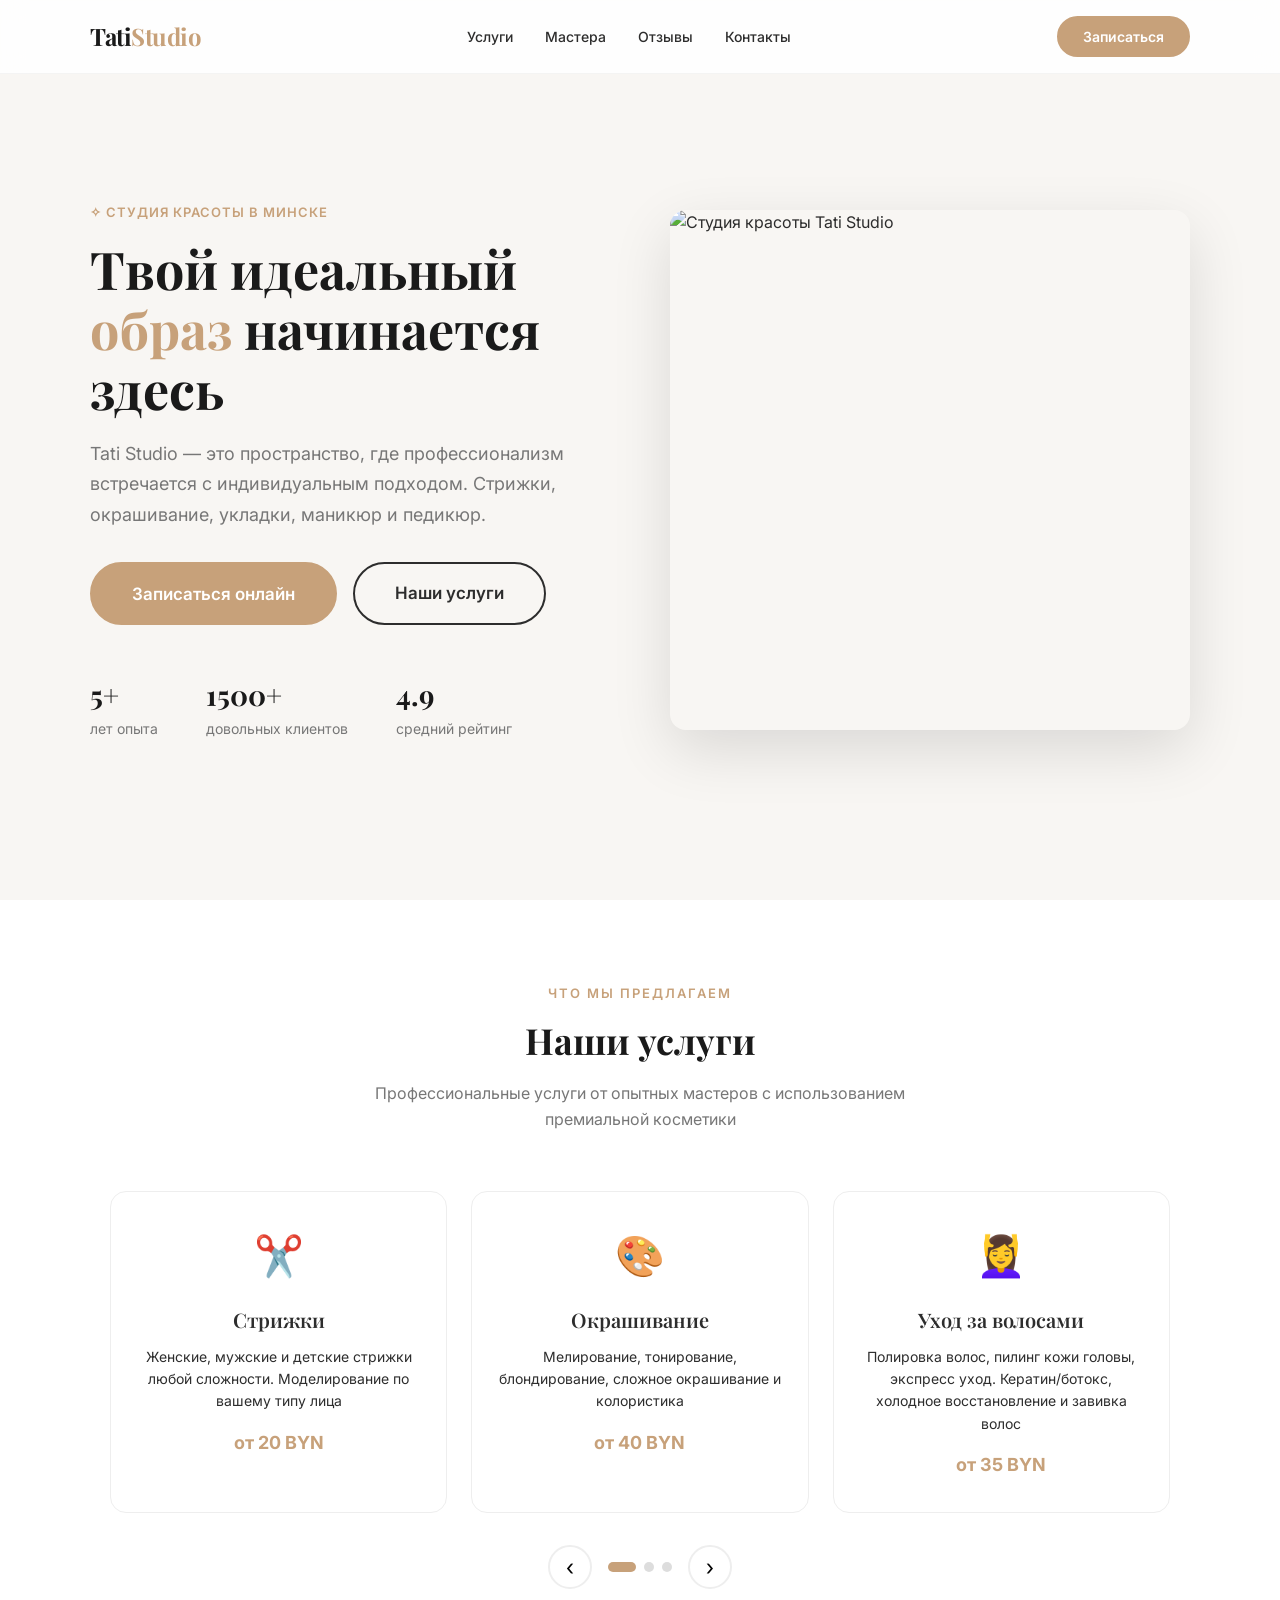
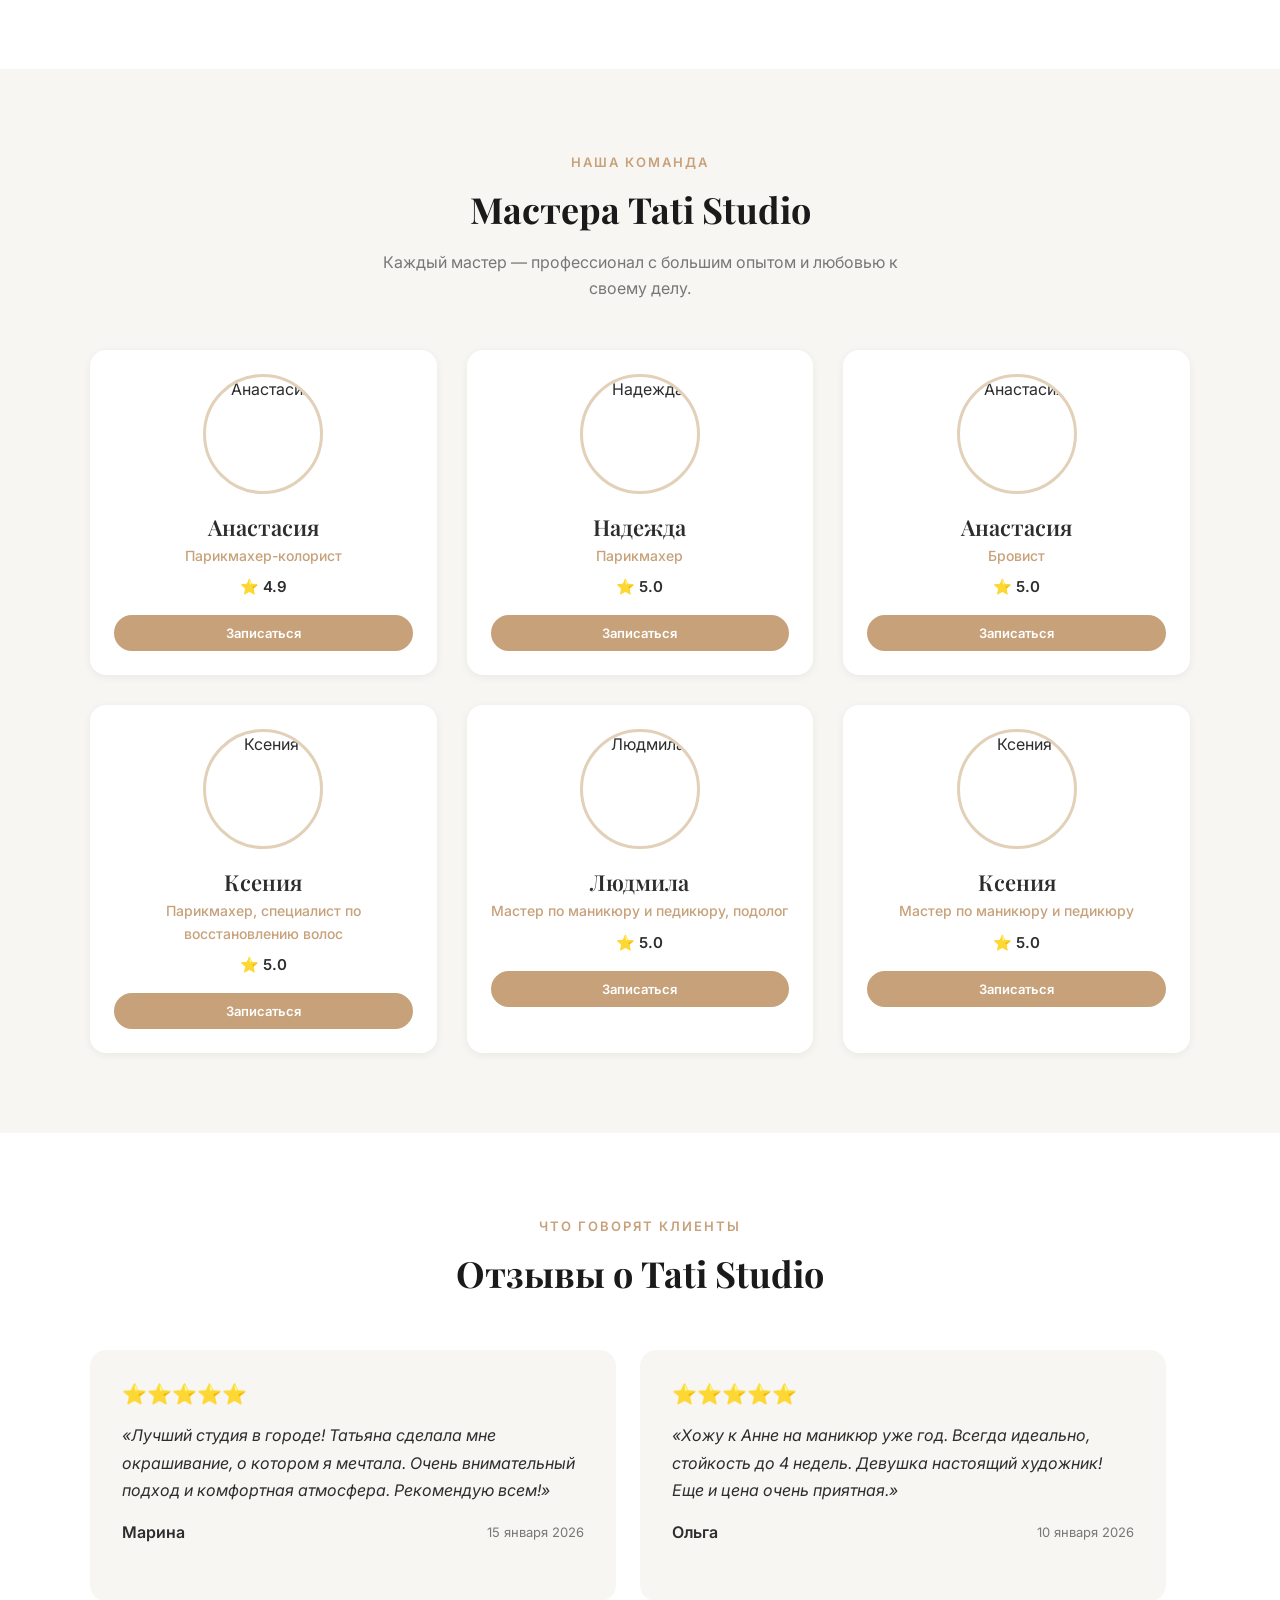
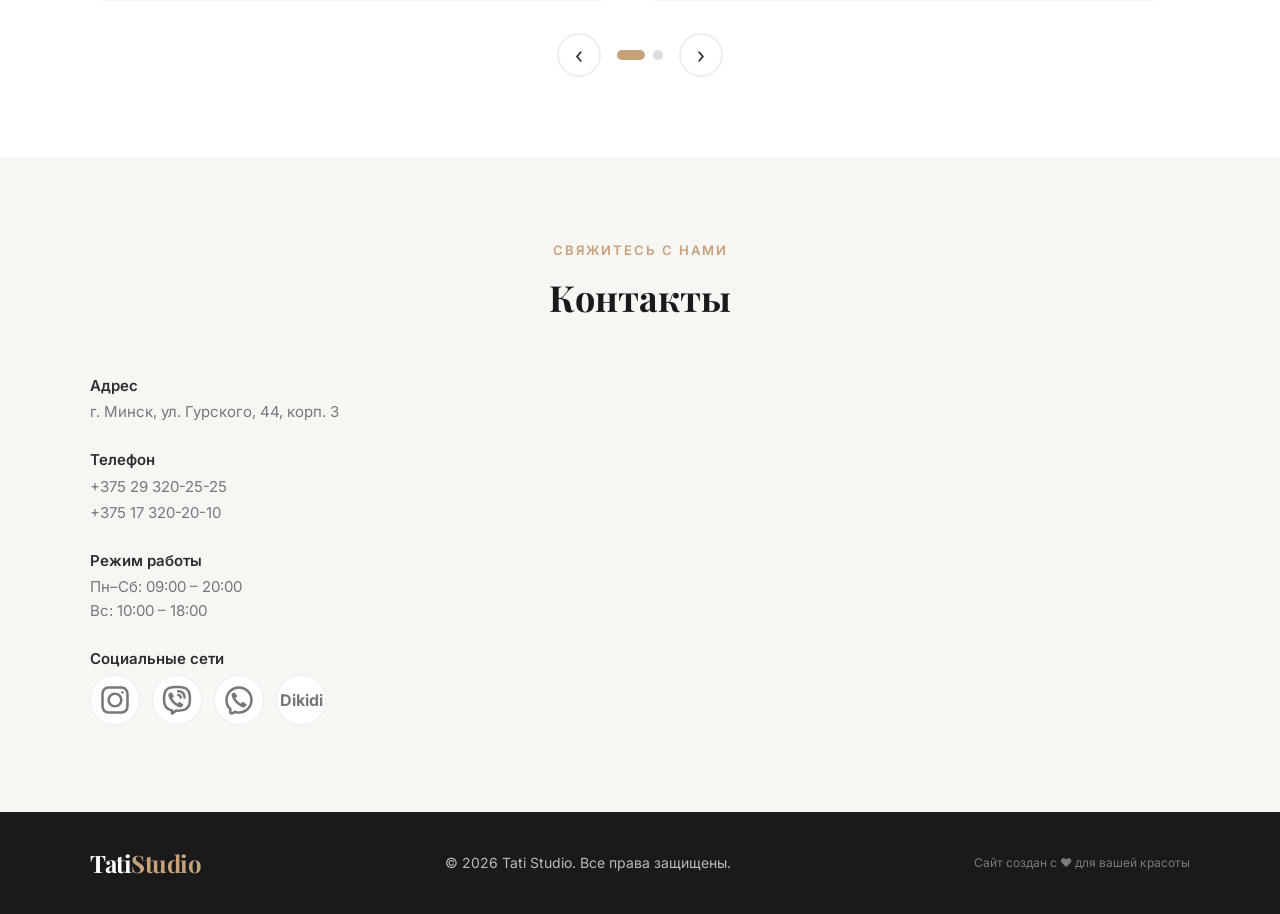
==== index.html @ 1b075d13 "modified project files" ====
<!DOCTYPE html>
<html lang="ru">

<head>
    <meta charset="UTF-8" />
    <meta name="viewport" content="width=device-width, initial-scale=1.0" />
    <title>Tati Studio — Студия красоты в Минске</title>
    <meta name="description" content="Студия красоты Tati Studio в Минске. Стрижки, окрашивание, укладки, маникюр и педикюр. Запись онлайн через Dikidi." />

    <link rel="stylesheet" href="css/style.css" />
    <link rel="stylesheet" href="css/services.css" />
    <link rel="stylesheet" href="css/reviews.css" />

    <link rel="preconnect" href="https://fonts.googleapis.com" />
    <link rel="preconnect" href="https://fonts.gstatic.com" crossorigin />
    <link href="https://fonts.googleapis.com/css2?family=Inter:opsz@14..32&family=Playfair+Display:wght@400;600;700&display=swap" rel="stylesheet" />

    <link rel="icon" type="image/png" href="images/tati.png" />
</head>

<body>

    <!-- ===== ХЕДЕР / НАВИГАЦИЯ ===== -->
    <header class="header" id="header">
        <div class="container header__container">
            <a href="#" class="logo">Tati<span>Studio</span></a>

            <nav class="nav" id="nav">
                <ul class="nav__list">
                    <li><a href="#services" class="nav__link">Услуги</a></li>
                    <li><a href="#masters" class="nav__link">Мастера</a></li>
                    <li><a href="#reviews" class="nav__link">Отзывы</a></li>
                    <li><a href="#contacts" class="nav__link">Контакты</a></li>
                </ul>
            </nav>

            <button class="btn btn--primary header__btn" id="bookingBtn">Записаться</button>

            <!-- Кнопка бургер-меню -->
            <button class="burger" id="burger" aria-label="Открыть меню">
                <span class="burger__line"></span>
                <span class="burger__line"></span>
                <span class="burger__line"></span>
            </button>
        </div>
    </header>

    <!-- ===== ГЛАВНЫЙ ЭКРАН ===== -->
    <section class="hero" id="hero">
        <div class="container hero__container">
            <div class="hero__content">
                <span class="hero__badge">✧ Студия красоты в Минске</span>
                <h1 class="hero__title">
                    Твой идеальный <br />
                    <span class="hero__title--highlight">образ</span> начинается здесь
                </h1>
                <p class="hero__text">
                    Tati Studio — это пространство, где профессионализм встречается с индивидуальным подходом. Стрижки,
                    окрашивание, укладки, маникюр и педикюр.
                </p>
                <div class="hero__actions">
                    <button class="btn btn--primary btn--large" id="heroBookingBtn">Записаться онлайн</button>
                    <a href="#services" class="btn btn--outline btn--large">Наши услуги</a>
                </div>
                <div class="hero__stats">
                    <div class="stat">
                        <span class="stat__number">5+</span>
                        <span class="stat__label">лет опыта</span>
                    </div>
                    <div class="stat">
                        <span class="stat__number">1500+</span>
                        <span class="stat__label">довольных клиентов</span>
                    </div>
                    <div class="stat">
                        <span class="stat__number">4.9</span>
                        <span class="stat__label">средний рейтинг</span>
                    </div>
                </div>
            </div>
            <div class="hero__image">
                <img src="https://f1.dikidi.ru/c12/v11729/7mft9qitjq.jpg" alt="Студия красоты Tati Studio" />
            </div>
        </div>
    </section>

    <!-- ===== УСЛУГИ ===== -->
    <section class="services" id="services">
        <div class="container">
            <div class="section-header">
                <span class="section-header__subtitle">Что мы предлагаем</span>
                <h2 class="section-header__title">Наши услуги</h2>
                <p class="section-header__text">Профессиональные услуги от опытных мастеров с использованием премиальной
                    косметики</p>
            </div>

            <div class="services_slider" id="servicesSlider">
                <div class="services_track" id="servicesTrack">
                    <div class="service-card">
                        <div class="service-card__icon">✂️</div>
                        <h3 class="service-card__title">Стрижки</h3>
                        <p class="service-card__text">Женские, мужские и детские стрижки любой сложности. Моделирование
                            по
                            вашему типу лица</p>
                        <span class="service-card__price">от 20 BYN</span>
                    </div>

                    <div class="service-card">
                        <div class="service-card__icon">🎨</div>
                        <h3 class="service-card__title">Окрашивание</h3>
                        <p class="service-card__text">Мелирование, тонирование, блондирование, сложное окрашивание и
                            колористика</p>
                        <span class="service-card__price">от 40 BYN</span>
                    </div>

                    <div class="service-card">
                        <div class="service-card__icon">💆‍♀️</div>
                        <h3 class="service-card__title">Уход за волосами</h3>
                        <p class="service-card__text">Полировка волос, пилинг кожи головы, экспресс уход.
                            Кератин/ботокс, холодное восстановление и завивка волос</p>
                        <span class="service-card__price">от 35 BYN</span>
                    </div>

                    <div class="service-card">
                        <div class="service-card__icon">💆‍♀️</div>
                        <h3 class="service-card__title">Укладки</h3>
                        <p class="service-card__text">Вечерние, свадебные и повседневные укладки. Выпрямление и укладка
                            волос «локоны»</p>
                        <span class="service-card__price">от 25 BYN</span>
                    </div>

                    <div class="service-card">
                        <div class="service-card__icon">💅</div>
                        <h3 class="service-card__title">Маникюр</h3>
                        <p class="service-card__text">Классический, аппаратный, комбинированный маникюр. Дизайн ногтей
                            любой
                            сложности</p>
                        <span class="service-card__price">от 10 BYN</span>
                    </div>

                    <div class="service-card">
                        <div class="service-card__icon">🦶</div>
                        <h3 class="service-card__title">Педикюр</h3>
                        <p class="service-card__text">Подологический и эстетический педикюр. Уход за кожей стоп и
                            ногтями.</p>
                        <span class="service-card__price">от 40 BYN</span>
                    </div>

                    <div class="service-card service-card--highlight">
                        <div class="service-card__icon">✨</div>
                        <h3 class="service-card__title">Комплексный уход</h3>
                        <p class="service-card__text">Комплекс, маникюр+педикюр (мастер), эстетика</p>
                        <span class="service-card__price">от 130 BYN</span>
                        <span class="service-card__badge">Популярное</span>
                    </div>
                </div>

                <div class="services_controls">
                    <button class="services_arrow services_arrow-prev" id="prevService">‹</button>
                    <div class="services_dots" id="servicesDots"></div>
                    <button class="services_arrow services_arrow-next" id="nextService">›</button>
                </div>
            </div>
        </div>
    </section>

    <!-- ===== МАСТЕРА ===== -->
    <section class="masters" id="masters">
        <div class="container">
            <div class="section-header">
                <span class="section-header__subtitle">Наша команда</span>
                <h2 class="section-header__title">Мастера Tati Studio</h2>
                <p class="section-header__text">Каждый мастер — профессионал с большим опытом и любовью к своему делу.
                </p>
            </div>

            <div class="masters__grid">

                <div class="master-card" data-master-id="1" data-master-name="Анастасия">
                    <div class="master-card__image">
                        <img src="https://f1.dikidi.net/c10/v9703/243172o4m7.jpg" alt="Анастасия" loading="lazy" />
                    </div>
                    <h3 class="master-card__name">Анастасия</h3>
                    <span class="master-card__role">Парикмахер-колорист</span>
                    <!-- Вместо текста — список услуг -->
                    <!-- <ul class="master-card__services">
                        <li class="master-card__service" data-service="Окрашивание">🎨 Окрашивание</li>
                        <li class="master-card__service" data-service="Мелирование">✨ Мелирование</li>
                        <li class="master-card__service" data-service="Тонирование">💫 Тонирование</li>
                        <li class="master-card__service" data-service="Сложное окрашивание">🌈 Сложное окрашивание</li>
                        <li class="master-card__service" data-service="Колористика">🎭 Колористика</li>
                    </ul> -->
                    <div class="master-card__rating">⭐ 4.9</div>
                    <button class="btn btn--primary btn--small master-card__btn">Записаться</button>
                </div>

                <div class="master-card" data-master-id="6" data-master-name="Надежда">
                    <div class="master-card__image">
                        <img src="https://f1.dikidi.net/c12/v11546/7lohhfuglu.jpg" alt="Надежда" loading="lazy" />
                    </div>
                    <h3 class="master-card__name">Надежда</h3>
                    <span class="master-card__role">Парикмахер</span>
                    <!-- <ul class="master-card__services">
                        <li class="master-card__service" data-service="Маникюр классический">💅 Маникюр классический</li>
                        <li class="master-card__service" data-service="Аппаратный маникюр">🔧 Аппаратный маникюр</li>
                        <li class="master-card__service" data-service="Наращивание ногтей">📏 Наращивание ногтей</li>
                        <li class="master-card__service" data-service="Дизайн ногтей">🎨 Дизайн ногтей</li>
                        <li class="master-card__service" data-service="Укрепление ногтей">💪 Укрепление ногтей</li>
                    </ul> -->
                    <div class="master-card__rating">⭐ 5.0</div>
                    <button class="btn btn--primary btn--small master-card__btn">Записаться</button>
                </div>

                <div class="master-card" data-master-id="2" data-master-name="Анастасия">
                    <div class="master-card__image">
                        <img src="https://f1.dikidi.net/c11/v10850/1r380etrhd.jpg" alt="Анастасия" loading="lazy" />
                    </div>
                    <h3 class="master-card__name">Анастасия</h3>
                    <span class="master-card__role">Бровист</span>
                    <!-- <ul class="master-card__services">
                        <li class="master-card__service" data-service="Женская стрижка">✂️ Женская стрижка</li>
                        <li class="master-card__service" data-service="Мужская стрижка">🧔 Мужская стрижка</li>
                        <li class="master-card__service" data-service="Детская стрижка">👶 Детская стрижка</li>
                        <li class="master-card__service" data-service="Укладка">💇‍♀️ Укладка</li>
                        <li class="master-card__service" data-service="Прически">👑 Прически</li>
                    </ul> -->
                    <div class="master-card__rating">⭐ 5.0</div>
                    <button class="btn btn--primary btn--small master-card__btn">Записаться</button>
                </div>

                <div class="master-card" data-master-id="4" data-master-name="Ксения">
                    <div class="master-card__image">
                        <img src="https://f1.dikidi.net/c17/v16709/5mhhi8tth8.jpg" alt="Ксения" loading="lazy" />
                    </div>
                    <h3 class="master-card__name">Ксения</h3>
                    <span class="master-card__role">Парикмахер, специалист по восстановлению волос</span>
                    <!-- <ul class="master-card__services">
                        <li class="master-card__service" data-service="Маникюр классический">💅 Маникюр классический</li>
                        <li class="master-card__service" data-service="Аппаратный маникюр">🔧 Аппаратный маникюр</li>
                        <li class="master-card__service" data-service="Наращивание ногтей">📏 Наращивание ногтей</li>
                        <li class="master-card__service" data-service="Дизайн ногтей">🎨 Дизайн ногтей</li>
                        <li class="master-card__service" data-service="Укрепление ногтей">💪 Укрепление ногтей</li>
                    </ul> -->
                    <div class="master-card__rating">⭐ 5.0</div>
                    <button class="btn btn--primary btn--small master-card__btn">Записаться</button>
                </div>

                <div class="master-card" data-master-id="5" data-master-name="Людмила">
                    <div class="master-card__image">
                        <img src="https://dikidi.ru/assets/images/profile/master.png" alt="Людмила" loading="lazy" />
                    </div>
                    <h3 class="master-card__name">Людмила</h3>
                    <span class="master-card__role">Мастер по маникюру и педикюру, подолог</span>
                    <!-- <ul class="master-card__services">
                        <li class="master-card__service" data-service="Маникюр классический">💅 Маникюр классический</li>
                        <li class="master-card__service" data-service="Аппаратный маникюр">🔧 Аппаратный маникюр</li>
                        <li class="master-card__service" data-service="Наращивание ногтей">📏 Наращивание ногтей</li>
                        <li class="master-card__service" data-service="Дизайн ногтей">🎨 Дизайн ногтей</li>
                        <li class="master-card__service" data-service="Укрепление ногтей">💪 Укрепление ногтей</li>
                    </ul> -->
                    <div class="master-card__rating">⭐ 5.0</div>
                    <button class="btn btn--primary btn--small master-card__btn">Записаться</button>
                </div>

                <div class="master-card" data-master-id="3" data-master-name="Ксения">
                    <div class="master-card__image">
                        <img src="https://f2.dikidi.net/c24/v23013/2oeosthlc4.jpg" alt="Ксения" loading="lazy" />
                    </div>
                    <h3 class="master-card__name">Ксения</h3>
                    <span class="master-card__role">Мастер по маникюру и педикюру</span>
                    <!-- <ul class="master-card__services">
                        <li class="master-card__service" data-service="Маникюр классический">💅 Маникюр классический</li>
                        <li class="master-card__service" data-service="Аппаратный маникюр">🔧 Аппаратный маникюр</li>
                        <li class="master-card__service" data-service="Наращивание ногтей">📏 Наращивание ногтей</li>
                        <li class="master-card__service" data-service="Дизайн ногтей">🎨 Дизайн ногтей</li>
                        <li class="master-card__service" data-service="Укрепление ногтей">💪 Укрепление ногтей</li>
                    </ul> -->
                    <div class="master-card__rating">⭐ 5.0</div>
                    <button class="btn btn--primary btn--small master-card__btn">Записаться</button>
                </div>

            </div>
        </div>
    </section>

    <!-- ===== ОТЗЫВЫ ===== -->
    <section class="reviews" id="reviews">
        <div class="container">
            <div class="section-header">
                <span class="section-header__subtitle">Что говорят клиенты</span>
                <h2 class="section-header__title">Отзывы о Tati Studio</h2>
            </div>

            <div class="reviews__slider" id="reviewsSlider">
                <div class="reviews__track" id="reviewsTrack">
                    <div class="review-card">
                        <div class="review-card__stars">⭐⭐⭐⭐⭐</div>
                        <p class="review-card__text">«Лучший студия в городе! Татьяна сделала мне окрашивание, о котором
                            я мечтала. Очень внимательный подход и комфортная атмосфера. Рекомендую всем!»</p>
                        <div class="review-card__author">
                            <span class="review-card__name">Марина</span>
                            <span class="review-card__date">15 января 2026</span>
                        </div>
                    </div>

                    <div class="review-card">
                        <div class="review-card__stars">⭐⭐⭐⭐⭐</div>
                        <p class="review-card__text">«Хожу к Анне на маникюр уже год. Всегда идеально, стойкость до 4
                            недель. Девушка настоящий художник! Еще и цена очень приятная.»</p>
                        <div class="review-card__author">
                            <span class="review-card__name">Ольга</span>
                            <span class="review-card__date">10 января 2026</span>
                        </div>
                    </div>

                    <div class="review-card">
                        <div class="review-card__stars">⭐⭐⭐⭐⭐</div>
                        <p class="review-card__text">«Перепробовала много студияов, но теперь только Tati Studio.
                            Екатерина подобрала идеальную стрижку, которая мне действительно идет. Спасибо за
                            преображение!»</p>
                        <div class="review-card__author">
                            <span class="review-card__name">Александра</span>
                            <span class="review-card__date">5 января 2026</span>
                        </div>
                    </div>

                    <div class="review-card">
                        <div class="review-card__stars">⭐⭐⭐⭐⭐</div>
                        <p class="review-card__text">«Очень красиво, стильно, уютно. Видно, что команда действительно
                            любит свою работу. Обязательно приду снова!»</p>
                        <div class="review-card__author">
                            <span class="review-card__name">Дмитрий</span>
                            <span class="review-card__date">28 декабря 2025</span>
                        </div>
                    </div>
                </div>

                <div class="reviews__controls">
                    <button class="reviews__arrow reviews__arrow--prev" id="prevReview">‹</button>
                    <div class="reviews__dots" id="reviewsDots"></div>
                    <button class="reviews__arrow reviews__arrow--next" id="nextReview">›</button>
                </div>
            </div>
        </div>
    </section>

    <!-- ===== КОНТАКТЫ ===== -->
    <section class="contacts" id="contacts">
        <div class="container">
            <div class="section-header">
                <span class="section-header__subtitle">Свяжитесь с нами</span>
                <h2 class="section-header__title">Контакты</h2>
            </div>

            <div class="contacts__grid">
                <div class="contacts__info">
                    <div class="contact-item">
                        <div>
                            <h4>Адрес</h4>
                            <p>г. Минск, ул. Гурского, 44, корп. 3</p>
                        </div>
                    </div>

                    <div class="contact-item">
                        <div>
                            <h4>Телефон</h4>
                            <a href="tel:+375291234567">+375 29 320-25-25</a><br />
                            <a href="tel:+375173202010">+375 17 320-20-10</a>
                        </div>
                    </div>

                    <div class="contact-item">
                        <div>
                            <h4>Режим работы</h4>
                            <p>Пн–Сб: 09:00 – 20:00<br />Вс: 10:00 – 18:00</p>
                        </div>
                    </div>

                    <div class="contact-item">
                        <div>
                            <h4>Социальные сети</h4>
                            <div class="social-links">
                                <a href="https://www.instagram.com/tati_studio_minsk/" aria-label="Instagram"
                                    target="_blank" rel="noopener noreferrer">
                                    <svg width="30px" height="30px" viewBox="0 0 24 24" fill="currentColor">
                                        <path fill-rule="evenodd" clip-rule="evenodd"
                                            d="M12 18C15.3137 18 18 15.3137 18 12C18 8.68629 15.3137 6 12 6C8.68629 6 6 8.68629 6 12C6 15.3137 8.68629 18 12 18ZM12 16C14.2091 16 16 14.2091 16 12C16 9.79086 14.2091 8 12 8C9.79086 8 8 9.79086 8 12C8 14.2091 9.79086 16 12 16Z" />
                                        <path
                                            d="M18 5C17.4477 5 17 5.44772 17 6C17 6.55228 17.4477 7 18 7C18.5523 7 19 6.55228 19 6C19 5.44772 18.5523 5 18 5Z" />
                                        <path fill-rule="evenodd" clip-rule="evenodd"
                                            d="M1.65396 4.27606C1 5.55953 1 7.23969 1 10.6V13.4C1 16.7603 1 18.4405 1.65396 19.7239C2.2292 20.8529 3.14708 21.7708 4.27606 22.346C5.55953 23 7.23969 23 10.6 23H13.4C16.7603 23 18.4405 23 19.7239 22.346C20.8529 21.7708 21.7708 20.8529 22.346 19.7239C23 18.4405 23 16.7603 23 13.4V10.6C23 7.23969 23 5.55953 22.346 4.27606C21.7708 3.14708 20.8529 2.2292 19.7239 1.65396C18.4405 1 16.7603 1 13.4 1H10.6C7.23969 1 5.55953 1 4.27606 1.65396C3.14708 2.2292 2.2292 3.14708 1.65396 4.27606ZM13.4 3H10.6C8.88684 3 7.72225 3.00156 6.82208 3.0751C5.94524 3.14674 5.49684 3.27659 5.18404 3.43597C4.43139 3.81947 3.81947 4.43139 3.43597 5.18404C3.27659 5.49684 3.14674 5.94524 3.0751 6.82208C3.00156 7.72225 3 8.88684 3 10.6V13.4C3 15.1132 3.00156 16.2777 3.0751 17.1779C3.14674 18.0548 3.27659 18.5032 3.43597 18.816C3.81947 19.5686 4.43139 20.1805 5.18404 20.564C5.49684 20.7234 5.94524 20.8533 6.82208 20.9249C7.72225 20.9984 8.88684 21 10.6 21H13.4C15.1132 21 16.2777 20.9984 17.1779 20.9249C18.0548 20.8533 18.5032 20.7234 18.816 20.564C19.5686 20.1805 20.1805 19.5686 20.564 18.816C20.7234 18.5032 20.8533 18.0548 20.9249 17.1779C20.9984 16.2777 21 15.1132 21 13.4V10.6C21 8.88684 20.9984 7.72225 20.9249 6.82208C20.8533 5.94524 20.7234 5.49684 20.564 5.18404C20.1805 4.43139 19.5686 3.81947 18.816 3.43597C18.5032 3.27659 18.0548 3.14674 17.1779 3.0751C16.2777 3.00156 15.1132 3 13.4 3Z" />
                                    </svg>
                                </a>
                                <a href="https://viber.click/375293202525" aria-label="Viber" target="_blank"
                                    rel="noopener noreferrer">
                                    <svg width="30px" height="30px" viewBox="0 0 24 24" fill="currentColor">
                                        <path
                                            d="M13 4C12.4477 4 12 4.44772 12 5C12 5.55228 12.4477 6 13 6C14.2728 6 15.2557 6.41989 15.9179 7.08211C16.5801 7.74433 17 8.72725 17 10C17 10.5523 17.4477 11 18 11C18.5523 11 19 10.5523 19 10C19 8.27275 18.4199 6.75567 17.3321 5.66789C16.2443 4.58011 14.7272 4 13 4Z" />
                                        <path
                                            d="M5.014 8.00613C5.12827 7.1024 6.30277 5.87414 7.23488 6.01043L7.23339 6.00894C8.01251 6.15699 8.65217 7.32965 9.07373 8.10246C9.14298 8.22942 9.20635 8.34559 9.26349 8.44465C9.55041 8.95402 9.3641 9.4701 9.09655 9.68787C9.06561 9.7128 9.03317 9.73855 8.9998 9.76504C8.64376 10.0477 8.18114 10.4149 8.28943 10.7834C8.5 11.5 11 14 12.2296 14.7107C12.6061 14.9283 12.8988 14.5057 13.1495 14.1438C13.2087 14.0583 13.2656 13.9762 13.3207 13.9067C13.5301 13.6271 14.0466 13.46 14.5548 13.736C15.3138 14.178 16.0288 14.6917 16.69 15.27C17.0202 15.546 17.0977 15.9539 16.8689 16.385C16.4659 17.1443 15.3003 18.1456 14.4542 17.9421C12.9764 17.5868 7 15.27 5.08033 8.55801C4.97981 8.26236 4.99645 8.13792 5.01088 8.02991L5.014 8.00613Z" />
                                        <path
                                            d="M13 7C12.4477 7 12 7.44772 12 8C12 8.55228 12.4477 9 13 9C13.1748 9 13.4332 9.09745 13.6679 9.33211C13.9025 9.56676 14 9.82523 14 10C14 10.5523 14.4477 11 15 11C15.5523 11 16 10.5523 16 10C16 9.17477 15.5975 8.43324 15.0821 7.91789C14.5668 7.40255 13.8252 7 13 7Z" />
                                        <path fill-rule="evenodd" clip-rule="evenodd"
                                            d="M7.51742 23.8312C7.54587 23.8469 7.57508 23.8612 7.60492 23.874C8.14762 24.1074 8.81755 23.5863 10.1574 22.5442L11.5 21.5C14.1884 21.589 16.514 21.2362 18.312 20.6071C20.3227 19.9035 21.9036 18.3226 22.6072 16.3119C23.5768 13.541 23.5768 8.45883 22.6072 5.68794C21.9036 3.67722 20.3227 2.0963 18.312 1.39271C15.1103 0.272407 8.82999 0.293306 5.68806 1.39271C3.67733 2.0963 2.09642 3.67722 1.39283 5.68794C0.423255 8.45883 0.423255 13.541 1.39283 16.3119C2.09642 18.3226 3.67733 19.9035 5.68806 20.6071C6.08252 20.7451 6.52371 20.8965 7 21C7 22.6974 7 23.5461 7.51742 23.8312ZM9 20.9107V19.7909C9 19.5557 8.836 19.3524 8.60597 19.3032C7.84407 19.1403 7.08676 18.9776 6.34862 18.7193C4.91238 18.2168 3.78316 17.0875 3.2806 15.6513C2.89871 14.5599 2.66565 12.8453 2.66565 10.9999C2.66565 9.15453 2.89871 7.43987 3.2806 6.3485C3.78316 4.91227 4.91238 3.78304 6.34862 3.28048C7.61625 2.83692 9.71713 2.56282 11.9798 2.56032C14.2422 2.55782 16.3561 2.82723 17.6514 3.28048C19.0876 3.78304 20.2169 4.91227 20.7194 6.3485C21.1013 7.43987 21.3344 9.15453 21.3344 10.9999C21.3344 12.8453 21.1013 14.5599 20.7194 15.6513C20.2169 17.0875 19.0876 18.2168 17.6514 18.7193C15.5197 19.4652 13.259 19.549 11.0239 19.4828C10.9071 19.4794 10.7926 19.5165 10.7004 19.5882L9 20.9107Z" />
                                    </svg>
                                </a>
                                <a href="https://wa.me/375293202525" aria-label="Whatsapp" target="_blank"
                                    rel="noopener noreferrer">
                                    <svg width="30px" height="30px" viewBox="0 0 24 24" fill="currentColor">
                                        <path
                                            d="M6.014 8.00613C6.12827 7.1024 7.30277 5.87414 8.23488 6.01043L8.23339 6.00894C9.14051 6.18132 9.85859 7.74261 10.2635 8.44465C10.5504 8.95402 10.3641 9.4701 10.0965 9.68787C9.7355 9.97883 9.17099 10.3803 9.28943 10.7834C9.5 11.5 12 14 13.2296 14.7107C13.695 14.9797 14.0325 14.2702 14.3207 13.9067C14.5301 13.6271 15.0466 13.46 15.5548 13.736C16.3138 14.178 17.0288 14.6917 17.69 15.27C18.0202 15.546 18.0977 15.9539 17.8689 16.385C17.4659 17.1443 16.3003 18.1456 15.4542 17.9421C13.9764 17.5868 8 15.27 6.08033 8.55801C5.97237 8.24048 5.99955 8.12044 6.014 8.00613Z" />
                                        <path fill-rule="evenodd" clip-rule="evenodd"
                                            d="M12 23C10.7764 23 10.0994 22.8687 9 22.5L6.89443 23.5528C5.56462 24.2177 4 23.2507 4 21.7639V19.5C1.84655 17.492 1 15.1767 1 12C1 5.92487 5.92487 1 12 1C18.0751 1 23 5.92487 23 12C23 18.0751 18.0751 23 12 23ZM6 18.6303L5.36395 18.0372C3.69087 16.4772 3 14.7331 3 12C3 7.02944 7.02944 3 12 3C16.9706 3 21 7.02944 21 12C21 16.9706 16.9706 21 12 21C11.0143 21 10.552 20.911 9.63595 20.6038L8.84847 20.3397L6 21.7639V18.6303Z" />
                                    </svg>
                                </a>
                                <a href="https://dikidi.net/ru/profile/tati_studio_532213" class="dikidi-link"
                                    aria-label="Dikidi" target="_blank" rel="noopener noreferrer">
                                    Dikidi
                                </a>
                            </div>
                        </div>
                    </div>
                </div>

                <div class="contacts__map">
                    <iframe src="https://yandex.by/map-widget/v1/-/CTgs5Fzf?z=15" width="100%" height="350"
                        style="border:0; border-radius: 16px;" allowfullscreen="" loading="lazy"
                        title="Tati Studio на Яндекс.Картах">
                    </iframe>
                </div>
            </div>
        </div>
    </section>

    <footer class="footer">
        <div class="container footer__container">
            <a href="#" class="logo footer__logo">Tati<span>Studio</span></a>
            <p class="footer__text">© 2026 Tati Studio. Все права защищены.</p>
            <p class="footer__text footer__text--small">Сайт создан с ❤️ для вашей красоты</p>
        </div>
    </footer>

    <!-- ===== МОДАЛЬНОЕ ОКНО 1: ОБЩАЯ ЗАПИСЬ ===== -->
    <div class="modal" id="bookingModal" aria-hidden="true">
        <div class="modal__overlay" data-modal="bookingModal"></div>
        <div class="modal__content">
            <button class="modal__close" data-modal="bookingModal" aria-label="Закрыть">✕</button>
            <div id="dikidiWidget">
                <p style="text-align: center; color: #777; padding: 40px 0;">
                    🚧 Здесь будет виджет Dikidi для общей записи<br />
                </p>
            </div>
        </div>
    </div>

    <!-- ===== МОДАЛЬНОЕ ОКНО 2: ЗАПИСЬ К МАСТЕРУ ===== -->
    <div class="modal" id="bookingMasterModal" aria-hidden="true">
        <div class="modal__overlay" data-modal="bookingMasterModal"></div>
        <div class="modal__content">
            <button class="modal__close" data-modal="bookingMasterModal" aria-label="Закрыть">✕</button>
            <div id="dikidiMasterWidget">
                <p style="text-align: center; color: #777; padding: 40px 0;">
                    🚧 Здесь будет виджет Dikidi для записи к мастеру<br />
                </p>
            </div>
        </div>
    </div>

    <script src="js/main.js"></script>
    <script src="js/services-slider.js"></script>
    <script src="js/reviews-slider.js"></script>
</body>

</html>
---- css/style.css ----
/* ---------- Базовые сбросы и переменные ---------- */
:root {
    --color-primary: #c7a17a;
    --color-primary-dark: #a88663;
    --color-primary-light: #e2d1b8;
    --color-black: #1a1a1a;
    --color-dark: #2d2d2d;
    --color-gray: #777;
    --color-light-gray: #f8f6f3;
    --color-white: #ffffff;

    --font-heading: 'Playfair Display', serif;
    --font-body: 'Inter', sans-serif;

    --shadow-sm: 0 2px 8px rgba(0, 0, 0, 0.06);
    --shadow-md: 0 8px 30px rgba(0, 0, 0, 0.10);
    --shadow-lg: 0 20px 60px rgba(0, 0, 0, 0.12);

    --radius: 16px;
    --radius-sm: 8px;
    --transition: 0.3s cubic-bezier(0.4, 0, 0.2, 1);

    --container: 1140px;
    --gutter: 20px;
}

* {
    margin: 0;
    padding: 0;
    box-sizing: border-box;
}

html {
    scroll-behavior: smooth;
}

body {
    font-family: var(--font-body);
    color: var(--color-dark);
    background: var(--color-white);
    line-height: 1.6;
    overflow-x: hidden;
}

img {
    max-width: 100%;
    height: auto;
    display: block;
}

a {
    text-decoration: none;
    color: inherit;
}

button {
    cursor: pointer;
    font-family: inherit;
    border: none;
    background: none;
}

ul {
    list-style: none;
}

/* ---------- Container ---------- */
.container {
    max-width: var(--container);
    margin: 0 auto;
    padding: 0 var(--gutter);
}

/* ---------- Кнопки ---------- */
.btn {
    display: inline-flex;
    align-items: center;
    justify-content: center;
    gap: 8px;
    padding: 12px 28px;
    border-radius: 50px;
    font-weight: 600;
    font-size: 15px;
    transition: var(--transition);
    border: 2px solid transparent;
    text-align: center;
}

.btn--primary {
    background: var(--color-primary);
    color: var(--color-white);
    border-color: var(--color-primary);
}

.btn--primary:hover {
    background: var(--color-primary-dark);
    border-color: var(--color-primary-dark);
    transform: translateY(-2px);
    box-shadow: var(--shadow-md);
}

.btn--outline {
    background: transparent;
    color: var(--color-dark);
    border-color: var(--color-dark);
}

.btn--outline:hover {
    background: var(--color-dark);
    color: var(--color-white);
    transform: translateY(-2px);
}

.btn--large {
    padding: 16px 40px;
    font-size: 17px;
}

.btn--small {
    padding: 8px 20px;
    font-size: 13px;
}

/* ---------- Секционные заголовки ---------- */
.section-header {
    text-align: center;
    margin-bottom: 48px;
}

.section-header__subtitle {
    display: inline-block;
    font-size: 13px;
    font-weight: 600;
    color: var(--color-primary);
    text-transform: uppercase;
    letter-spacing: 2px;
    margin-bottom: 8px;
}

.section-header__title {
    font-family: var(--font-heading);
    font-size: 36px;
    font-weight: 700;
    color: var(--color-black);
    margin-bottom: 12px;
}

.section-header__text {
    max-width: 540px;
    margin: 0 auto;
    color: var(--color-gray);
    font-size: 16px;
}

/* ---------- ХЕДЕР ---------- */
.header {
    position: fixed;
    top: 0;
    left: 0;
    right: 0;
    z-index: 1000;
    padding: 16px 0;
    background: rgba(255, 255, 255, 0.85);
    backdrop-filter: blur(12px);
    -webkit-backdrop-filter: blur(12px);
    border-bottom: 1px solid rgba(0, 0, 0, 0.04);
    transition: var(--transition);
}

.header__container {
    display: flex;
    align-items: center;
    justify-content: space-between;
}

.logo {
    font-family: var(--font-heading);
    font-size: 24px;
    font-weight: 700;
    color: var(--color-black);
    letter-spacing: -0.5px;
}

.logo span {
    color: var(--color-primary);
}

.nav__list {
    display: flex;
    align-items: center;
    gap: 32px;
}

.nav__link {
    font-size: 14px;
    font-weight: 500;
    color: var(--color-dark);
    transition: var(--transition);
    position: relative;
}

.nav__link::after {
    content: '';
    position: absolute;
    bottom: -4px;
    left: 0;
    width: 0;
    height: 2px;
    background: var(--color-primary);
    transition: var(--transition);
}

.nav__link:hover::after {
    width: 100%;
}

.nav__link:hover {
    color: var(--color-primary);
}

.header__btn {
    font-size: 14px;
    padding: 10px 24px;
}

/* ---------- Бургер-меню ---------- */
.burger {
    display: none;
    flex-direction: column;
    gap: 5px;
    padding: 4px;
}

.burger__line {
    width: 26px;
    height: 2px;
    background: var(--color-dark);
    transition: var(--transition);
    border-radius: 2px;
}

.burger.active .burger__line:nth-child(1) {
    transform: rotate(45deg) translate(5px, 5px);
}

.burger.active .burger__line:nth-child(2) {
    opacity: 0;
}

.burger.active .burger__line:nth-child(3) {
    transform: rotate(-45deg) translate(5px, -5px);
}

/* ---------- HERO ---------- */
.hero {
    padding: 120px 0 80px;
    background: var(--color-light-gray);
    min-height: 100vh;
    display: flex;
    align-items: center;
}

.hero__container {
    display: grid;
    grid-template-columns: 1fr 1fr;
    gap: 60px;
    align-items: center;
}

.hero__badge {
    display: inline-block;
    font-size: 13px;
    font-weight: 600;
    color: var(--color-primary);
    letter-spacing: 1px;
    text-transform: uppercase;
    margin-bottom: 16px;
}

.hero__title {
    font-family: var(--font-heading);
    font-size: 52px;
    font-weight: 700;
    line-height: 1.15;
    color: var(--color-black);
    margin-bottom: 20px;
}

.hero__title--highlight {
    color: var(--color-primary);
}

.hero__text {
    font-size: 18px;
    color: var(--color-gray);
    max-width: 480px;
    margin-bottom: 32px;
    line-height: 1.7;
}

.hero__actions {
    display: flex;
    gap: 16px;
    flex-wrap: wrap;
    margin-bottom: 48px;
}

.hero__stats {
    display: flex;
    gap: 48px;
}

.stat {
    display: flex;
    flex-direction: column;
}

.stat__number {
    font-family: var(--font-heading);
    font-size: 28px;
    font-weight: 700;
    color: var(--color-black);
}

.stat__label {
    font-size: 14px;
    color: var(--color-gray);
}

.hero__image {
    position: relative;
    border-radius: var(--radius);
    overflow: hidden;
    box-shadow: var(--shadow-lg);
}

.hero__image img {
    width: 100%;
    height: 520px;
    object-fit: cover;
    transition: var(--transition);
}

.hero__image:hover img {
    transform: scale(1.02);
}

/* ---------- МАСТЕРА ---------- */
.masters {
    padding: 80px 0;
    background: var(--color-light-gray);
}

.masters__grid {
    display: grid;
    grid-template-columns: repeat(3, 1fr);
    gap: 30px;
}

.master-card {
    background: var(--color-white);
    border-radius: var(--radius);
    padding: 24px;
    text-align: center;
    transition: var(--transition);
    box-shadow: var(--shadow-sm);
}

.master-card:hover {
    transform: translateY(-4px);
    box-shadow: var(--shadow-md);
}

.master-card__image {
    width: 120px;
    height: 120px;
    border-radius: 50%;
    overflow: hidden;
    margin: 0 auto 16px;
    border: 3px solid var(--color-primary-light);
}

.master-card__image img {
    width: 100%;
    height: 100%;
    object-fit: cover;
}

.master-card__name {
    font-family: var(--font-heading);
    font-size: 22px;
    font-weight: 600;
}

.master-card__role {
    display: block;
    font-size: 14px;
    color: var(--color-primary);
    font-weight: 500;
    margin-bottom: 8px;
}

.master-card__text {
    font-size: 14px;
    color: var(--color-gray);
    margin-bottom: 12px;
    line-height: 1.5;
}

.master-card__rating {
    font-size: 15px;
    font-weight: 600;
    margin-bottom: 16px;
}

.master-card__btn {
    width: 100%;
}

/* ---------- КОНТАКТЫ ---------- */
.contacts {
    padding: 80px 0;
    background: var(--color-light-gray);
}

.contacts__grid {
    display: grid;
    grid-template-columns: 1fr 1fr;
    gap: 48px;
}

.contacts__info {
    display: flex;
    flex-direction: column;
    gap: 24px;
}

.contact-item {
    display: flex;
    gap: 16px;
    align-items: flex-start;
}

.contact-item__icon {
    font-size: 24px;
    flex-shrink: 0;
    margin-top: 2px;
}

.contact-item h4 {
    font-weight: 600;
    font-size: 15px;
    margin-bottom: 2px;
}

.contact-item p,
.contact-item a {
    color: var(--color-gray);
    font-size: 15px;
}

.contact-item a:hover {
    color: var(--color-primary);
}

.social-links {
    display: flex;
    gap: 12px;
    margin-top: 4px;
}

.social-links a {
    display: flex;
    align-items: center;
    justify-content: center;
    width: 50px;
    height: 50px;
    border-radius: 50%;
    background: var(--color-white);
    font-size: 16px;
    font-weight: bold;
    transition: var(--transition);
    border: 1px solid #eee;
}

.social-links a:hover {
    background: var(--color-primary);
    color: var(--color-white);
    border-color: var(--color-primary);
    transform: translateY(-2px);
}

/* ---------- ПОДВАЛ ---------- */
.footer {
    padding: 32px 0;
    background: var(--color-black);
    color: rgba(255, 255, 255, 0.7);
}

.footer__container {
    display: flex;
    justify-content: space-between;
    align-items: center;
    flex-wrap: wrap;
    gap: 16px;
}

.footer__logo {
    color: var(--color-white);
}

.footer__text {
    font-size: 14px;
}

.footer__text--small {
    font-size: 12px;
    opacity: 0.6;
}

/* ---------- МОДАЛЬНОЕ ОКНО ---------- */
.modal {
    position: fixed;
    top: 0;
    left: 0;
    right: 0;
    bottom: 0;
    z-index: 2000;
    display: flex;
    align-items: center;
    justify-content: center;
    opacity: 0;
    visibility: hidden;
    transition: var(--transition);
}

.modal.active {
    opacity: 1;
    visibility: visible;
}

.modal__overlay {
    position: absolute;
    top: 0;
    left: 0;
    right: 0;
    bottom: 0;
    background: rgba(0, 0, 0, 0.5);
    backdrop-filter: blur(4px);
}

.modal__content {
    position: relative;
    background: var(--color-white);
    border-radius: var(--radius);
    padding: 40px;
    max-width: 500px;
    width: 90%;
    max-height: 90vh;
    overflow-y: auto;
    transform: scale(0.95) translateY(20px);
    transition: var(--transition);
    box-shadow: var(--shadow-lg);
}

.modal.active .modal__content {
    transform: scale(1) translateY(0);
}

.modal__close {
    position: absolute;
    top: 12px;
    right: 16px;
    font-size: 24px;
    color: var(--color-gray);
    transition: var(--transition);
    padding: 4px;
}

.modal__close:hover {
    color: var(--color-dark);
    transform: rotate(90deg);
}

/* ---------- АДАПТИВНОСТЬ ---------- */
@media (max-width: 1024px) {
    .hero__title {
        font-size: 40px;
    }

    .services__grid {
        grid-template-columns: repeat(2, 1fr);
    }

    .masters__grid {
        grid-template-columns: repeat(2, 1fr);
    }
}

@media (max-width: 900px) {
    .hero__container {
        grid-template-columns: 1fr;
        text-align: center;
    }

    .hero__text {
        margin-left: auto;
        margin-right: auto;
    }

    .hero__actions {
        justify-content: center;
    }

    .hero__stats {
        justify-content: center;
    }

    .hero__image img {
        height: 320px;
    }

    .contacts__grid {
        grid-template-columns: 1fr;
    }

    .review-card {
        flex: 0 0 calc(100% - 12px);
    }
}

@media (max-width: 768px) {
    .nav {
        position: fixed;
        top: 0;
        right: -100%;
        width: 280px;
        height: 100vh;
        background: var(--color-white);
        padding: 80px 30px 30px;
        box-shadow: var(--shadow-lg);
        transition: var(--transition);
        border-left: 1px solid #eee;
        overflow-y: auto;
    }

    .nav.open {
        right: 0;
    }

    .nav__list {
        flex-direction: column;
        align-items: flex-start;
        gap: 20px;
    }

    .nav__link {
        font-size: 18px;
    }

    .burger {
        display: flex;
    }

    .header__btn {
        display: none;
    }

    .hero {
        padding: 100px 0 60px;
        min-height: auto;
    }

    .hero__title {
        font-size: 32px;
    }

    .masters__grid {
        grid-template-columns: 1fr;
        max-width: 360px;
        margin: 0 auto;
    }

    .section-header__title {
        font-size: 28px;
    }

    .footer__container {
        flex-direction: column;
        text-align: center;
    }
}

@media (max-width: 500px) {

    .hero__actions {
        flex-direction: column;
        align-items: center;
    }

    .hero__stats {
        flex-direction: column;
        gap: 12px;
        align-items: center;
    }

    .modal__content {
        padding: 24px;
    }
}
---- css/services.css ----
/* ---------- УСЛУГИ ---------- */
.services {
    padding: 80px 0;
}

/* Слайдер */
.services_slider {
    position: relative;
    overflow: hidden;
    padding: 10px 20px 0;
}

.services_track {
    display: flex;
    gap: 24px;
    transition: transform 0.5s ease;
}

/* Карточки услуг — стилизация сохранена полностью */
.service-card {
    padding: 32px 24px;
    background: var(--color-white);
    border-radius: var(--radius);
    border: 1px solid #eee;
    transition: var(--transition);
    text-align: center;
    position: relative;

    /* ширина для слайдера */
    flex: 0 0 calc(33.333% - 16px);
}

.service-card:hover {
    transform: translateY(-6px);
    box-shadow: var(--shadow-md);
    border-color: var(--color-primary-light);
}

.service-card__icon {
    font-size: 40px;
    margin-bottom: 16px;
}

.service-card__title {
    font-family: var(--font-heading);
    font-size: 20px;
    font-weight: 600;
    margin-bottom: 10px;
}

.service-card__text {
    color: var(--color-dark);
    font-size: 14px;
    line-height: 1.6;
    margin-bottom: 16px;
}

.service-card__price {
    display: inline-block;
    font-weight: 700;
    font-size: 18px;
    color: var(--color-primary);
}

.service-card-highlight {
    background: var(--color-light-gray);
    border-color: var(--color-primary);
}

.service-card__badge {
    position: absolute;
    top: -10px;
    right: 16px;
    background: var(--color-primary);
    color: var(--color-white);
    font-size: 11px;
    font-weight: 600;
    text-transform: uppercase;
    padding: 4px 14px;
    border-radius: 50px;
    letter-spacing: 0.5px;
}

/* Контролы */
.services_controls {
    display: flex;
    justify-content: center;
    align-items: center;
    gap: 16px;
    margin-top: 32px;
}

.services_arrow {
    width: 44px;
    height: 44px;
    border-radius: 50%;
    border: 2px solid #eee;
    font-size: 22px;
    display: flex;
    align-items: center;
    justify-content: center;
    transition: 0.3s;
}

.services_dots {
    display: flex;
    gap: 8px;
}

.services_dot {
    width: 10px;
    height: 10px;
    background: #ddd;
    border-radius: 50%;
    cursor: pointer;
    transition: 0.3s;
}

.services_dot-active {
    background: var(--color-primary);
    width: 28px;
    border-radius: 5px;
}

/* Адаптивность */
@media (max-width: 1024px) {
    .service-card {
        flex: 0 0 calc(50% - 12px);
    }
}

@media (max-width: 600px) {
    .service-card {
        flex: 0 0 100%;
    }
}
---- css/reviews.css ----
.reviews {
    padding: 80px 0;
}

.reviews__slider {
    position: relative;
    overflow: hidden;
}

.reviews__track {
    display: flex;
    transition: transform 0.5s ease;
    gap: 24px;
}

.review-card {
    flex: 0 0 calc(50% - 12px);
    background: var(--color-light-gray);
    border-radius: var(--radius);
    padding: 28px 32px;
}

.review-card__stars {
    font-size: 20px;
    margin-bottom: 12px;
}

.review-card__text {
    font-size: 16px;
    line-height: 1.7;
    color: var(--color-dark);
    margin-bottom: 16px;
    font-style: italic;
}

.review-card__author {
    display: flex;
    justify-content: space-between;
    align-items: center;
}

.review-card__name {
    font-weight: 600;
}

.review-card__date {
    font-size: 13px;
    color: var(--color-gray);
}

.reviews__controls {
    display: flex;
    justify-content: center;
    align-items: center;
    gap: 16px;
    margin-top: 32px;
}

.reviews__arrow {
    width: 44px;
    height: 44px;
    border-radius: 50%;
    border: 2px solid #eee;
    font-size: 22px;
    color: var(--color-dark);
    transition: var(--transition);
    display: flex;
    align-items: center;
    justify-content: center;
}

.reviews__arrow:hover {
    border-color: var(--color-primary);
    color: var(--color-primary);
}

.reviews__dots {
    display: flex;
    gap: 8px;
}

.reviews__dot {
    width: 10px;
    height: 10px;
    border-radius: 50%;
    background: #ddd;
    transition: var(--transition);
    cursor: pointer;
}

.reviews__dot.active {
    background: var(--color-primary);
    width: 28px;
    border-radius: 5px;
}
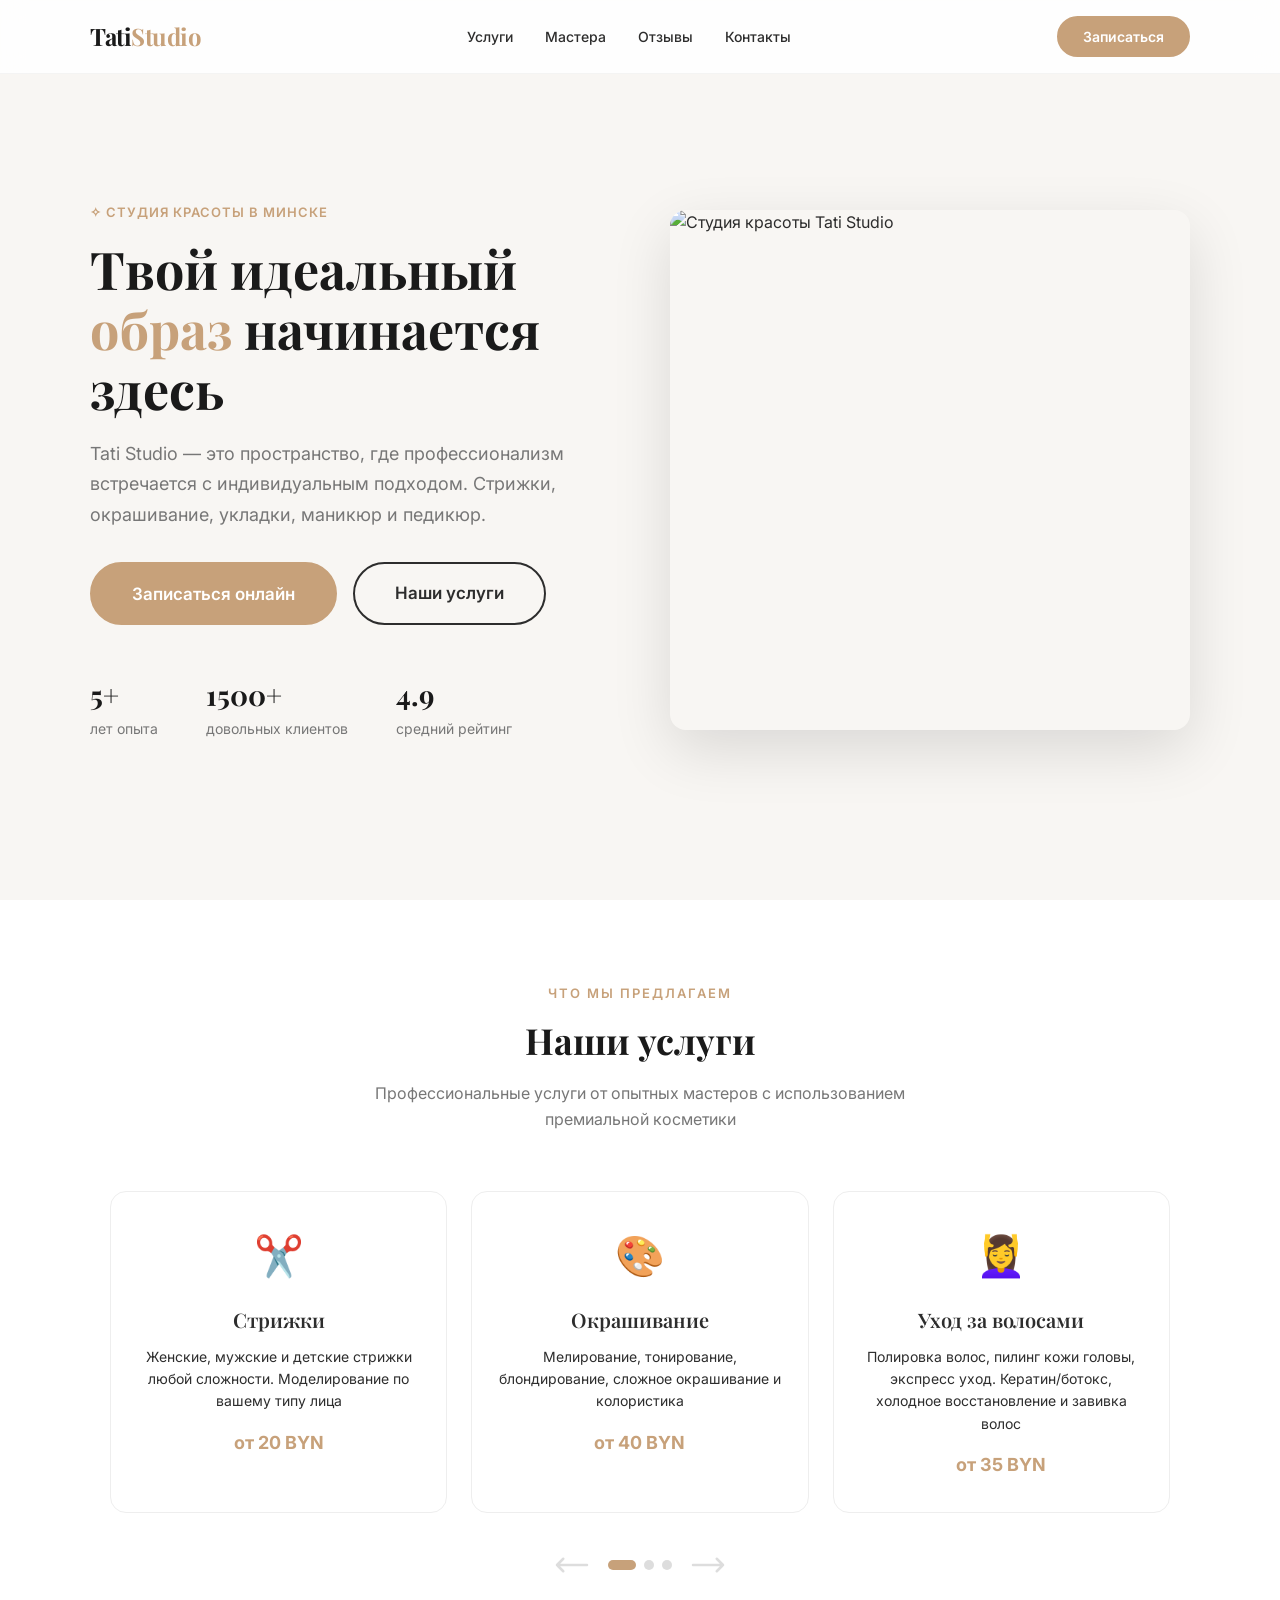
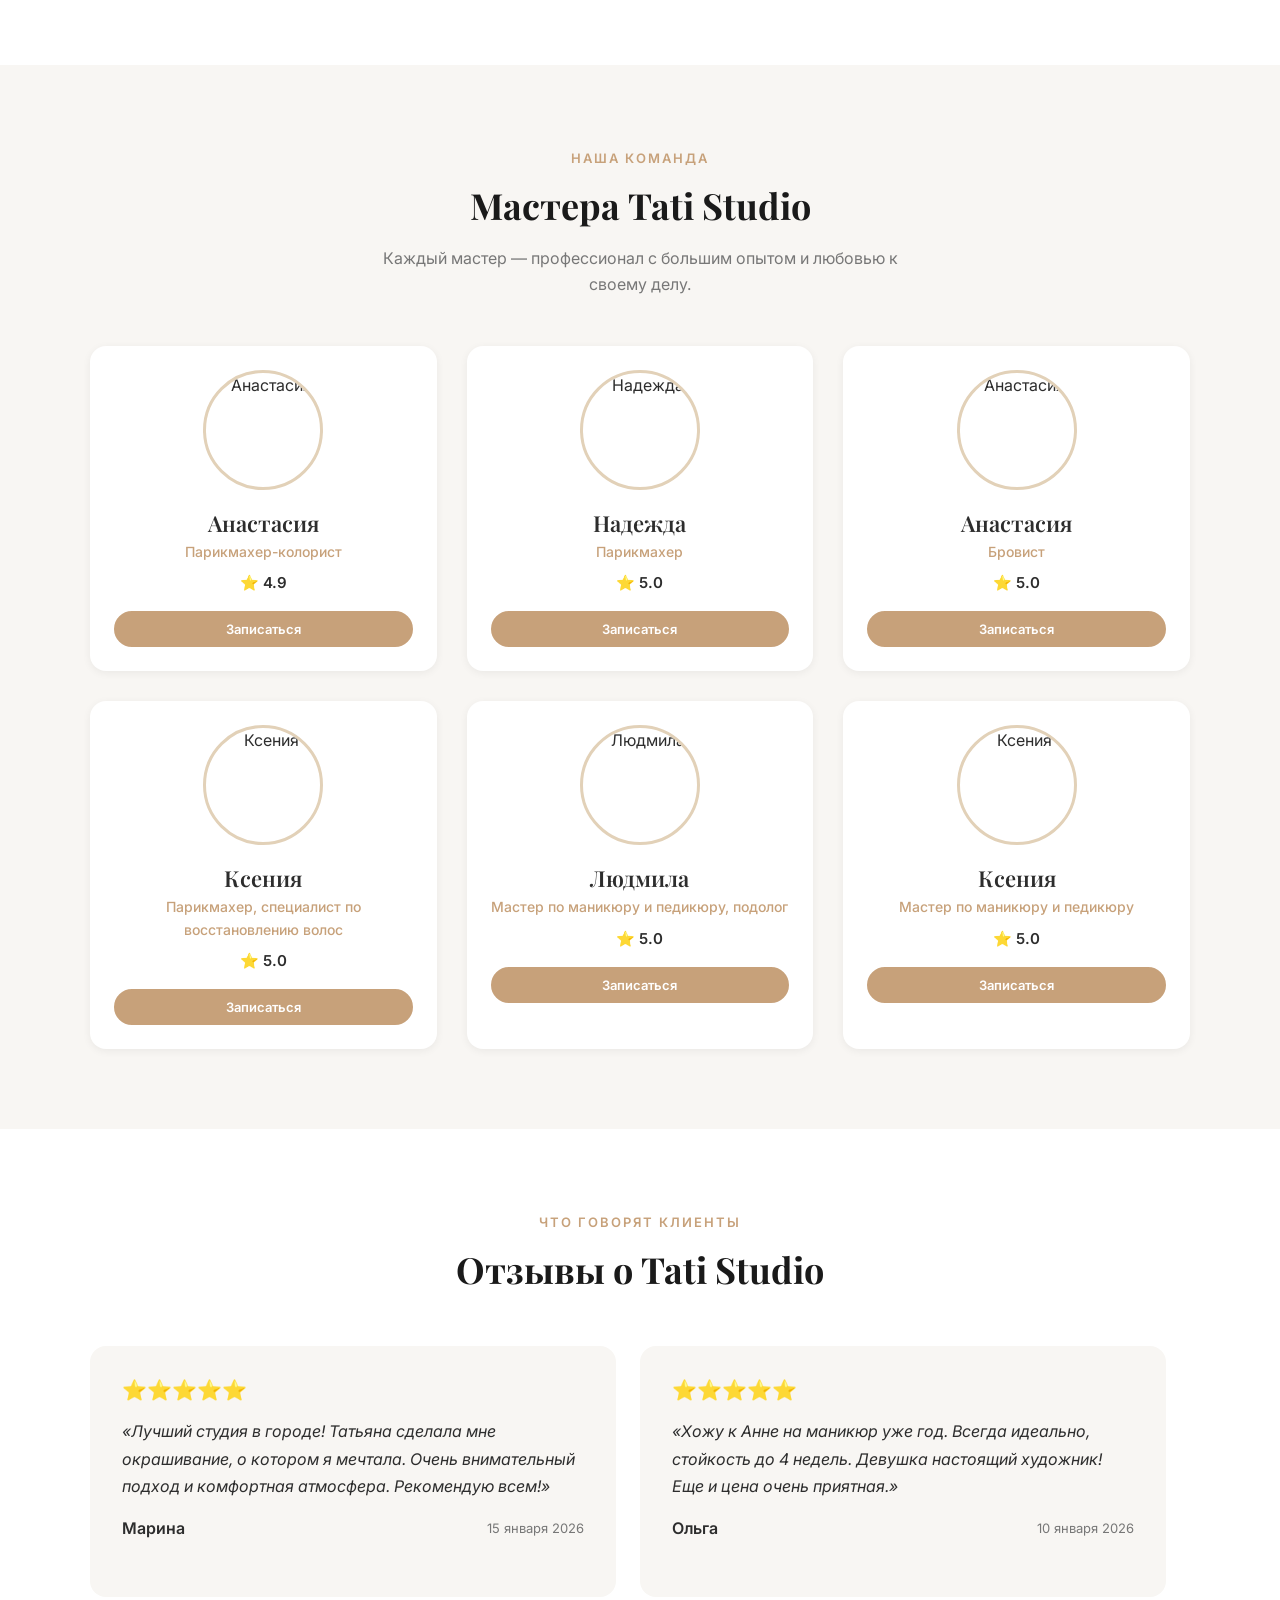
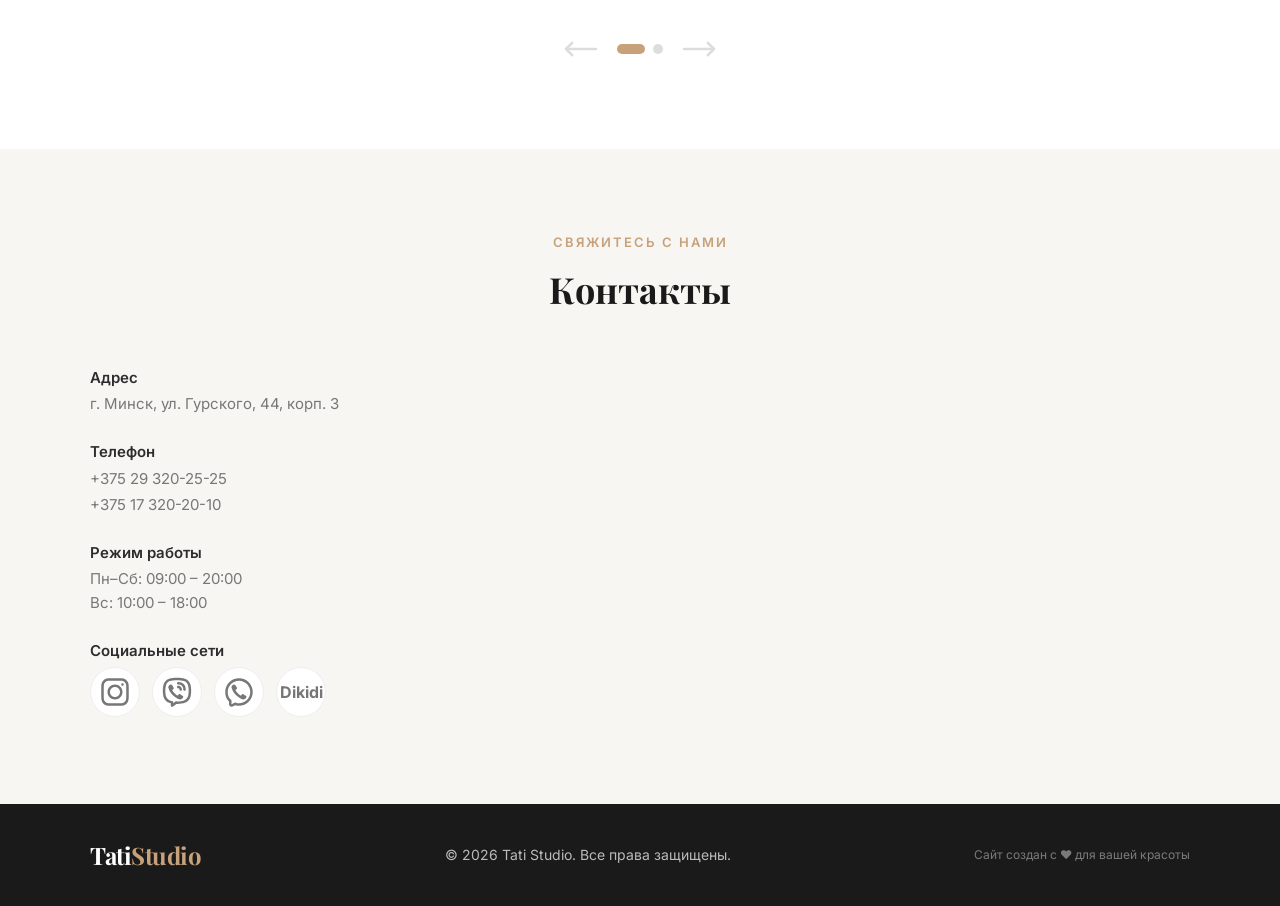
==== commit 02a51b69: "промежуточное изменение" ====
--- a/index.html
+++ b/index.html
@@ -5,7 +5,8 @@
     <meta charset="UTF-8" />
     <meta name="viewport" content="width=device-width, initial-scale=1.0" />
     <title>Tati Studio — Студия красоты в Минске</title>
-    <meta name="description" content="Студия красоты Tati Studio в Минске. Стрижки, окрашивание, укладки, маникюр и педикюр. Запись онлайн через Dikidi." />
+    <meta name="description"
+        content="Студия красоты Tati Studio в Минске. Стрижки, окрашивание, укладки, маникюр и педикюр. Запись онлайн через Dikidi." />
 
     <link rel="stylesheet" href="css/style.css" />
     <link rel="stylesheet" href="css/services.css" />
@@ -13,7 +14,9 @@
 
     <link rel="preconnect" href="https://fonts.googleapis.com" />
     <link rel="preconnect" href="https://fonts.gstatic.com" crossorigin />
-    <link href="https://fonts.googleapis.com/css2?family=Inter:opsz@14..32&family=Playfair+Display:wght@400;600;700&display=swap" rel="stylesheet" />
+    <link
+        href="https://fonts.googleapis.com/css2?family=Inter:opsz@14..32&family=Playfair+Display:wght@400;600;700&display=swap"
+        rel="stylesheet" />
 
     <link rel="icon" type="image/png" href="images/tati.png" />
 </head>
@@ -155,9 +158,19 @@
                 </div>
 
                 <div class="services_controls">
-                    <button class="services_arrow services_arrow-prev" id="prevService">‹</button>
+                    <button class="services_arrow services_arrow-prev" id="prevService">
+                        <svg fill="none" viewBox="0 0 24 24" stroke-width="1.5" stroke="currentColor">
+                            <path stroke-linecap="round" stroke-linejoin="round"
+                                d="M6.75 15.75 3 12m0 0 3.75-3.75M3 12h18" />
+                        </svg>
+                    </button>
                     <div class="services_dots" id="servicesDots"></div>
-                    <button class="services_arrow services_arrow-next" id="nextService">›</button>
+                    <button class="services_arrow services_arrow-next" id="nextService">
+                        <svg fill="none" viewBox="0 0 24 24" stroke-width="1.5" stroke="currentColor">
+                            <path stroke-linecap="round" stroke-linejoin="round"
+                                d="M17.25 8.25 21 12m0 0-3.75 3.75M21 12H3" />
+                        </svg>
+                    </button>
                 </div>
             </div>
         </div>
@@ -335,9 +348,19 @@
                 </div>
 
                 <div class="reviews__controls">
-                    <button class="reviews__arrow reviews__arrow--prev" id="prevReview">‹</button>
+                    <button class="reviews__arrow reviews__arrow--prev" id="prevReview">
+                        <svg fill="none" viewBox="0 0 24 24" stroke-width="1.5" stroke="currentColor">
+                            <path stroke-linecap="round" stroke-linejoin="round"
+                                d="M6.75 15.75 3 12m0 0 3.75-3.75M3 12h18" />
+                        </svg>
+                    </button>
                     <div class="reviews__dots" id="reviewsDots"></div>
-                    <button class="reviews__arrow reviews__arrow--next" id="nextReview">›</button>
+                    <button class="reviews__arrow reviews__arrow--next" id="nextReview">
+                        <svg fill="none" viewBox="0 0 24 24" stroke-width="1.5" stroke="currentColor">
+                            <path stroke-linecap="round" stroke-linejoin="round"
+                                d="M17.25 8.25 21 12m0 0-3.75 3.75M21 12H3" />
+                        </svg>
+                    </button>
                 </div>
             </div>
         </div>
@@ -431,6 +454,13 @@
         </div>
     </section>
 
+    <button class="btn btn--primary floating-booking-btn" id="floatingBookingBtn" type="button">
+        <svg fill="none" viewBox="0 0 24 24" stroke-width="1.5" stroke="currentColor" class="size-4">
+            <path stroke-linecap="round" stroke-linejoin="round"
+                d="M6.75 3v2.25M17.25 3v2.25M3 18.75V7.5a2.25 2.25 0 0 1 2.25-2.25h13.5A2.25 2.25 0 0 1 21 7.5v11.25m-18 0A2.25 2.25 0 0 0 5.25 21h13.5A2.25 2.25 0 0 0 21 18.75m-18 0v-7.5A2.25 2.25 0 0 1 5.25 9h13.5A2.25 2.25 0 0 1 21 11.25v7.5m-9-6h.008v.008H12v-.008ZM12 15h.008v.008H12V15Zm0 2.25h.008v.008H12v-.008ZM9.75 15h.008v.008H9.75V15Zm0 2.25h.008v.008H9.75v-.008ZM7.5 15h.008v.008H7.5V15Zm0 2.25h.008v.008H7.5v-.008Zm6.75-4.5h.008v.008h-.008v-.008Zm0 2.25h.008v.008h-.008V15Zm0 2.25h.008v.008h-.008v-.008Zm2.25-4.5h.008v.008H16.5v-.008Zm0 2.25h.008v.008H16.5V15Z" />
+        </svg>
+    </button>
+
     <footer class="footer">
         <div class="container footer__container">
             <a href="#" class="logo footer__logo">Tati<span>Studio</span></a>
--- a/css/style.css
+++ b/css/style.css
@@ -221,6 +221,57 @@
 .header__btn {
     font-size: 14px;
     padding: 10px 24px;
+}
+
+.floating-booking-btn {
+    position: fixed;
+    right: 20px;
+    bottom: 20px;
+    z-index: 1100;
+    width: 100px;
+    height: 100px;
+    min-width: 100px;
+    min-height: 100px;
+    padding: 0;
+    border-radius: 50%;
+    box-shadow: 0 18px 30px rgba(142, 90, 60, 0.22);
+    display: none;
+    align-items: center;
+    justify-content: center;
+    gap: 0;
+    font-size: 0;
+    line-height: 0;
+    letter-spacing: 0;
+    text-transform: none;
+    transition: transform 0.25s ease, box-shadow 0.25s ease, opacity 0.25s ease;
+    animation: floatingBookingFloat 2.3s ease-in-out infinite;
+}
+
+.floating-booking-btn svg {
+    width: 50px;
+    height: 50px;
+    display: block;
+    flex-shrink: 0;
+}
+
+.floating-booking-btn:hover,
+.floating-booking-btn:focus-visible {
+    transform: translateY(-5px) scale(1.04);
+    box-shadow: 0 16px 28px rgba(59, 37, 24, 0.28), 0 8px 18px rgba(59, 37, 24, 0.18);
+}
+
+@keyframes floatingBookingFloat {
+
+    0%,
+    100% {
+        transform: translateY(0);
+        box-shadow: 0 16px 28px rgba(59, 37, 24, 0.28), 0 8px 18px rgba(59, 37, 24, 0.18);
+    }
+
+    50% {
+        transform: translateY(-8px);
+        box-shadow: 0 24px 40px rgba(59, 37, 24, 0.34), 0 12px 22px rgba(59, 37, 24, 0.2);
+    }
 }
 
 /* ---------- Бургер-меню ---------- */
@@ -666,6 +717,10 @@
         display: none;
     }
 
+    .floating-booking-btn {
+        display: inline-flex;
+    }
+
     .hero {
         padding: 100px 0 60px;
         min-height: auto;
--- a/css/services.css
+++ b/css/services.css
@@ -1,9 +1,7 @@
-/* ---------- УСЛУГИ ---------- */
 .services {
     padding: 80px 0;
 }
 
-/* Слайдер */
 .services_slider {
     position: relative;
     overflow: hidden;
@@ -16,7 +14,6 @@
     transition: transform 0.5s ease;
 }
 
-/* Карточки услуг — стилизация сохранена полностью */
 .service-card {
     padding: 32px 24px;
     background: var(--color-white);
@@ -25,8 +22,6 @@
     transition: var(--transition);
     text-align: center;
     position: relative;
-
-    /* ширина для слайдера */
     flex: 0 0 calc(33.333% - 16px);
 }
 
@@ -81,7 +76,6 @@
     letter-spacing: 0.5px;
 }
 
-/* Контролы */
 .services_controls {
     display: flex;
     justify-content: center;
@@ -91,15 +85,19 @@
 }
 
 .services_arrow {
-    width: 44px;
-    height: 44px;
-    border-radius: 50%;
-    border: 2px solid #eee;
+    width: 40px;
+    height: 40px;
     font-size: 22px;
+    color: #ddd;
+    transition: var(--transition);
     display: flex;
     align-items: center;
     justify-content: center;
-    transition: 0.3s;
+}
+
+.services_arrow:hover {
+    border-color: var(--color-primary);
+    color: var(--color-primary);
 }
 
 .services_dots {
@@ -122,7 +120,6 @@
     border-radius: 5px;
 }
 
-/* Адаптивность */
 @media (max-width: 1024px) {
     .service-card {
         flex: 0 0 calc(50% - 12px);
--- a/css/reviews.css
+++ b/css/reviews.css
@@ -57,12 +57,10 @@
 }
 
 .reviews__arrow {
-    width: 44px;
-    height: 44px;
-    border-radius: 50%;
-    border: 2px solid #eee;
+    width: 40px;
+    height: 40px;
     font-size: 22px;
-    color: var(--color-dark);
+    color: #ddd;
     transition: var(--transition);
     display: flex;
     align-items: center;
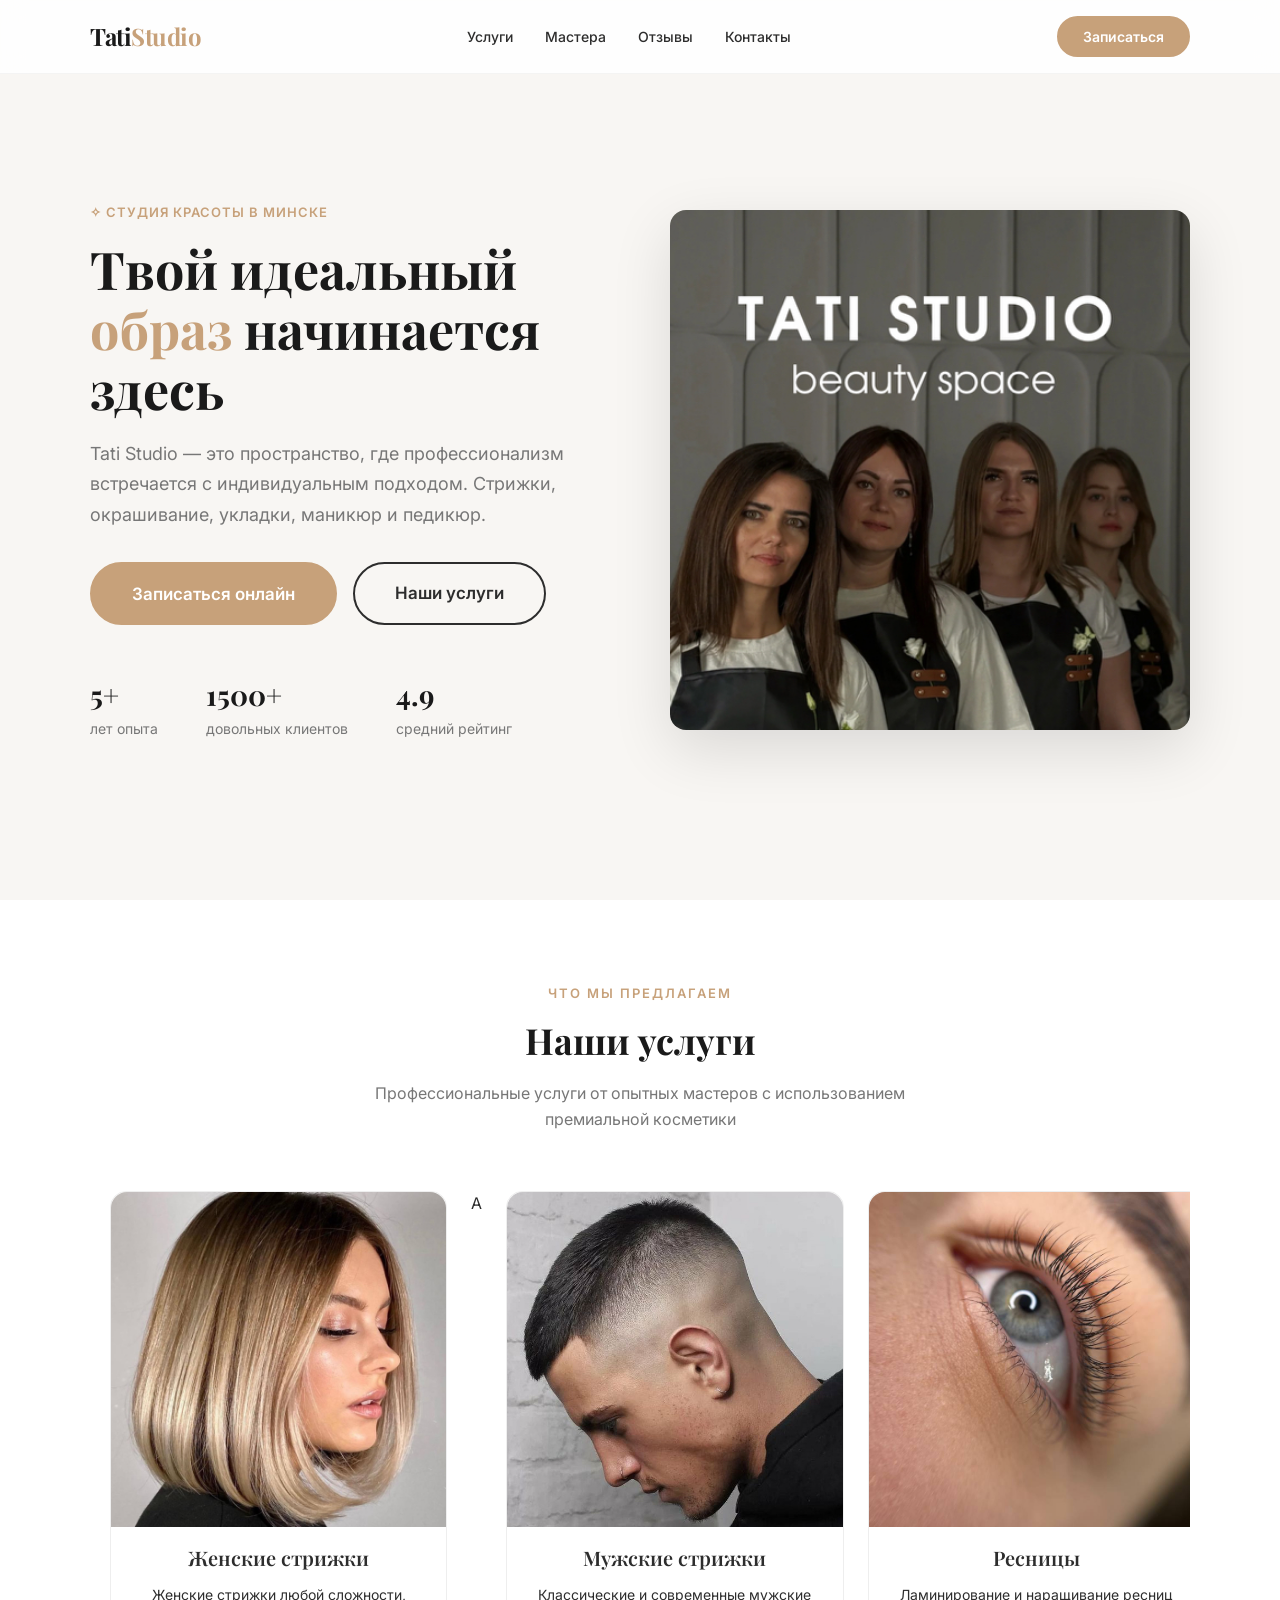
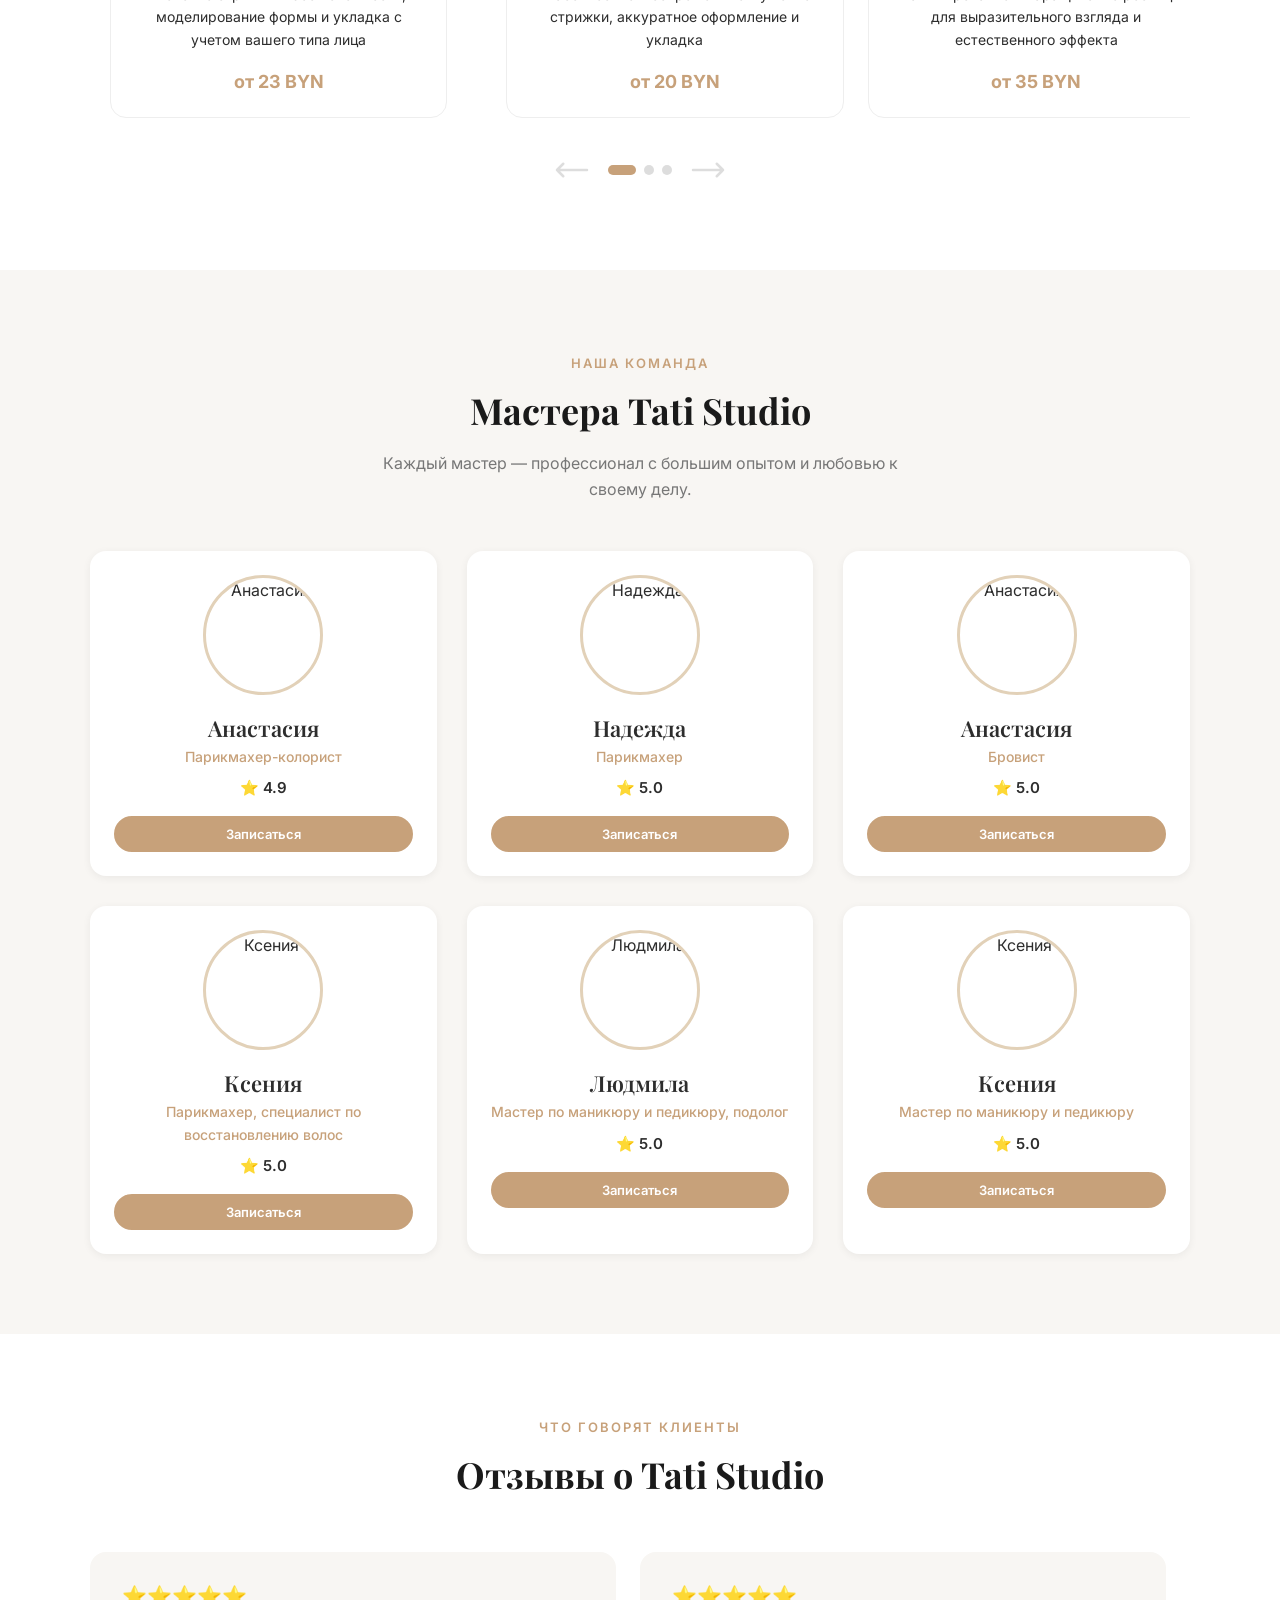
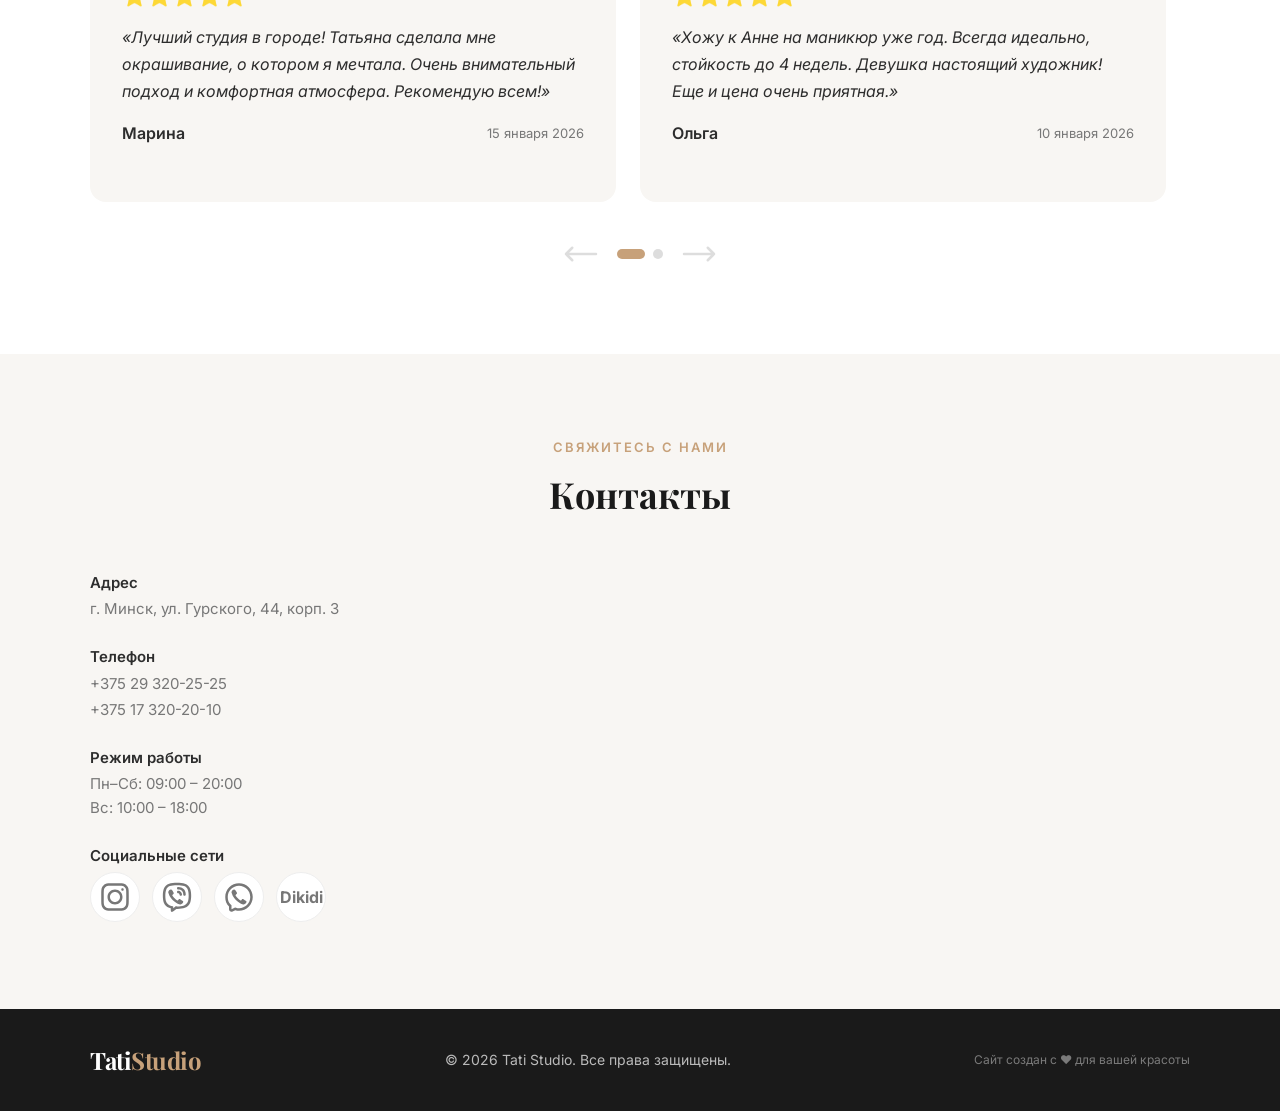
==== commit e39c723c: "добавил картирки в карточки услуг" ====
--- a/index.html
+++ b/index.html
@@ -81,7 +81,7 @@
                 </div>
             </div>
             <div class="hero__image">
-                <img src="https://f1.dikidi.ru/c12/v11729/7mft9qitjq.jpg" alt="Студия красоты Tati Studio" />
+                <img src="images/Tati_Studio.jpg" alt="Студия красоты Tati Studio" />
             </div>
         </div>
     </section>
@@ -99,61 +99,114 @@
             <div class="services_slider" id="servicesSlider">
                 <div class="services_track" id="servicesTrack">
                     <div class="service-card">
-                        <div class="service-card__icon">✂️</div>
-                        <h3 class="service-card__title">Стрижки</h3>
-                        <p class="service-card__text">Женские, мужские и детские стрижки любой сложности. Моделирование
-                            по
-                            вашему типу лица</p>
-                        <span class="service-card__price">от 20 BYN</span>
-                    </div>
-
-                    <div class="service-card">
-                        <div class="service-card__icon">🎨</div>
-                        <h3 class="service-card__title">Окрашивание</h3>
-                        <p class="service-card__text">Мелирование, тонирование, блондирование, сложное окрашивание и
-                            колористика</p>
-                        <span class="service-card__price">от 40 BYN</span>
-                    </div>
-
-                    <div class="service-card">
-                        <div class="service-card__icon">💆‍♀️</div>
-                        <h3 class="service-card__title">Уход за волосами</h3>
-                        <p class="service-card__text">Полировка волос, пилинг кожи головы, экспресс уход.
-                            Кератин/ботокс, холодное восстановление и завивка волос</p>
-                        <span class="service-card__price">от 35 BYN</span>
-                    </div>
-
-                    <div class="service-card">
-                        <div class="service-card__icon">💆‍♀️</div>
-                        <h3 class="service-card__title">Укладки</h3>
-                        <p class="service-card__text">Вечерние, свадебные и повседневные укладки. Выпрямление и укладка
-                            волос «локоны»</p>
-                        <span class="service-card__price">от 25 BYN</span>
-                    </div>
-
-                    <div class="service-card">
-                        <div class="service-card__icon">💅</div>
-                        <h3 class="service-card__title">Маникюр</h3>
-                        <p class="service-card__text">Классический, аппаратный, комбинированный маникюр. Дизайн ногтей
-                            любой
-                            сложности</p>
-                        <span class="service-card__price">от 10 BYN</span>
-                    </div>
-
-                    <div class="service-card">
-                        <div class="service-card__icon">🦶</div>
-                        <h3 class="service-card__title">Педикюр</h3>
-                        <p class="service-card__text">Подологический и эстетический педикюр. Уход за кожей стоп и
-                            ногтями.</p>
-                        <span class="service-card__price">от 40 BYN</span>
+                        <div class="service-card__image">
+                            <img src="images/Женские_стрижки.jpg" alt="Стрижки" />
+                        </div>
+                        <div class="service-card__content">
+                            <h3 class="service-card__title">Женские стрижки</h3>
+                            <p class="service-card__text">Женские стрижки любой сложности, моделирование формы и укладка
+                                с учетом вашего типа лица</p>
+                            <span class="service-card__price">от 23 BYN</span>
+                        </div>
+                    </div>А
+
+                    <div class="service-card">
+                        <div class="service-card__image">
+                            <img src="images/Мужские_стрижки.jpg" alt="Стрижки" />
+                        </div>
+                        <div class="service-card__content">
+                            <h3 class="service-card__title">Мужские стрижки</h3>
+                            <p class="service-card__text">Классические и современные мужские стрижки, аккуратное
+                                оформление и укладка</p>
+                            <span class="service-card__price">от 20 BYN</span>
+                        </div>
+                    </div>
+
+                    <div class="service-card">
+                        <div class="service-card__image">
+                            <img src="images/Ресницы.jpg" alt="Ресницы" />
+                        </div>
+                        <div class="service-card__content">
+                            <h3 class="service-card__title">Ресницы</h3>
+                            <p class="service-card__text">Ламинирование и наращивание ресниц для выразительного взгляда
+                                и естественного эффекта</p>
+                            <span class="service-card__price">от 35 BYN</span>
+                        </div>
+                    </div>
+
+                    <div class="service-card">
+                        <div class="service-card__image">
+                            <img src="images/Брови.jpg" alt="Стрижки" />
+                        </div>
+                        <div class="service-card__content">
+                            <h3 class="service-card__title">Брови</h3>
+                            <p class="service-card__text">Коррекция, моделирование и окрашивание бровей с учетом формы
+                                лица и ваших пожеланий</p>
+                            <span class="service-card__price">от 20 BYN</span>
+                        </div>
+                    </div>
+
+                    <div class="service-card">
+                        <div class="service-card__image">
+                            <img src="images/Маникюр.jpg" alt="Маникюр" />
+                        </div>
+                        <div class="service-card__content">
+                            <h3 class="service-card__title">Маникюр</h3>
+                            <p class="service-card__text">Классический, аппаратный, комбинированный маникюр. Дизайн
+                                ногтей
+                                любой
+                                сложности</p>
+                            <span class="service-card__price">от 10 BYN</span>
+                        </div>
+                    </div>
+
+                    <div class="service-card">
+                        <div class="service-card__image">
+                            <img src="images/Окрашивание.jpg" alt="Окрашивание" />
+                        </div>
+                        <div class="service-card__content">
+                            <h3 class="service-card__title">Окрашивание</h3>
+                            <p class="service-card__text">Мелирование, тонирование, блондирование, сложное окрашивание и
+                                колористика</p>
+                            <span class="service-card__price">от 40 BYN</span>
+                        </div>
+                    </div>
+
+                    <div class="service-card">
+                        <div class="service-card__image">
+                            <img src="images/Укладки.jpg" alt="Укладки" />
+                        </div>
+                        <div class="service-card__content">
+                            <h3 class="service-card__title">Укладки</h3>
+                            <p class="service-card__text">Вечерние, свадебные и повседневные укладки. Выпрямление и
+                                укладка
+                                волос «локоны»</p>
+                            <span class="service-card__price">от 25 BYN</span>
+                        </div>
+                    </div>
+
+                    <div class="service-card">
+                        <div class="service-card__image">
+                            <img src="images/Педикюр.jpg" alt="Педикюр" />
+                        </div>
+                        <div class="service-card__content">
+                            <h3 class="service-card__title">Педикюр и подология</h3>
+                            <p class="service-card__text">Подологический и эстетический педикюр. Уход за кожей стоп и
+                                ногтями.</p>
+                            <span class="service-card__price">от 40 BYN</span>
+                        </div>
                     </div>
 
                     <div class="service-card service-card--highlight">
-                        <div class="service-card__icon">✨</div>
-                        <h3 class="service-card__title">Комплексный уход</h3>
-                        <p class="service-card__text">Комплекс, маникюр+педикюр (мастер), эстетика</p>
-                        <span class="service-card__price">от 130 BYN</span>
-                        <span class="service-card__badge">Популярное</span>
+                        <div class="service-card__image">
+
+                        </div>
+                        <div class="service-card__content">
+                            <h3 class="service-card__title">Комплексный уход</h3>
+                            <p class="service-card__text">Комплекс, маникюр+педикюр (мастер), эстетика</p>
+                            <span class="service-card__price">от 130 BYN</span>
+                            <span class="service-card__badge">Популярное</span>
+                        </div>
                     </div>
                 </div>
 
--- a/css/style.css
+++ b/css/style.css
@@ -46,6 +46,8 @@
     max-width: 100%;
     height: auto;
     display: block;
+    user-select: none;
+    -webkit-user-drag: none;
 }
 
 a {
--- a/css/services.css
+++ b/css/services.css
@@ -6,6 +6,13 @@
     position: relative;
     overflow: hidden;
     padding: 10px 20px 0;
+    touch-action: pan-y;
+    user-select: none;
+    cursor: grab;
+}
+
+.services_slider.is-dragging {
+    cursor: grabbing;
 }
 
 .services_track {
@@ -15,7 +22,6 @@
 }
 
 .service-card {
-    padding: 32px 24px;
     background: var(--color-white);
     border-radius: var(--radius);
     border: 1px solid #eee;
@@ -23,6 +29,9 @@
     text-align: center;
     position: relative;
     flex: 0 0 calc(33.333% - 16px);
+    display: flex;
+    flex-direction: column;
+    overflow: visible;
 }
 
 .service-card:hover {
@@ -31,9 +40,31 @@
     border-color: var(--color-primary-light);
 }
 
-.service-card__icon {
-    font-size: 40px;
-    margin-bottom: 16px;
+.service-card__image {
+    width: 100%;
+    height: auto;
+    min-height: 200px;
+    background: #f5f5f5;
+    display: flex;
+    align-items: center;
+    justify-content: center;
+    margin: 0;
+    padding: 0;
+    overflow: hidden;
+    border-radius: var(--radius) var(--radius) 0 0;
+}
+
+.service-card__image img {
+    width: 100%;
+    height: auto;
+    display: block;
+}
+
+.service-card__content {
+    padding: 15px 20px 20px;
+    flex: 1;
+    display: flex;
+    flex-direction: column;
 }
 
 .service-card__title {
@@ -41,6 +72,7 @@
     font-size: 20px;
     font-weight: 600;
     margin-bottom: 10px;
+    margin-top: 0;
 }
 
 .service-card__text {
@@ -48,6 +80,7 @@
     font-size: 14px;
     line-height: 1.6;
     margin-bottom: 16px;
+    flex: 1;
 }
 
 .service-card__price {
@@ -55,9 +88,10 @@
     font-weight: 700;
     font-size: 18px;
     color: var(--color-primary);
+    margin-top: auto;
 }
 
-.service-card-highlight {
+.service-card--highlight {
     background: var(--color-light-gray);
     border-color: var(--color-primary);
 }
@@ -74,6 +108,7 @@
     padding: 4px 14px;
     border-radius: 50px;
     letter-spacing: 0.5px;
+    z-index: 10;
 }
 
 .services_controls {
--- a/css/reviews.css
+++ b/css/reviews.css
@@ -5,6 +5,13 @@
 .reviews__slider {
     position: relative;
     overflow: hidden;
+    touch-action: pan-y;
+    user-select: none;
+    cursor: grab;
+}
+
+.reviews__slider.is-dragging {
+    cursor: grabbing;
 }
 
 .reviews__track {
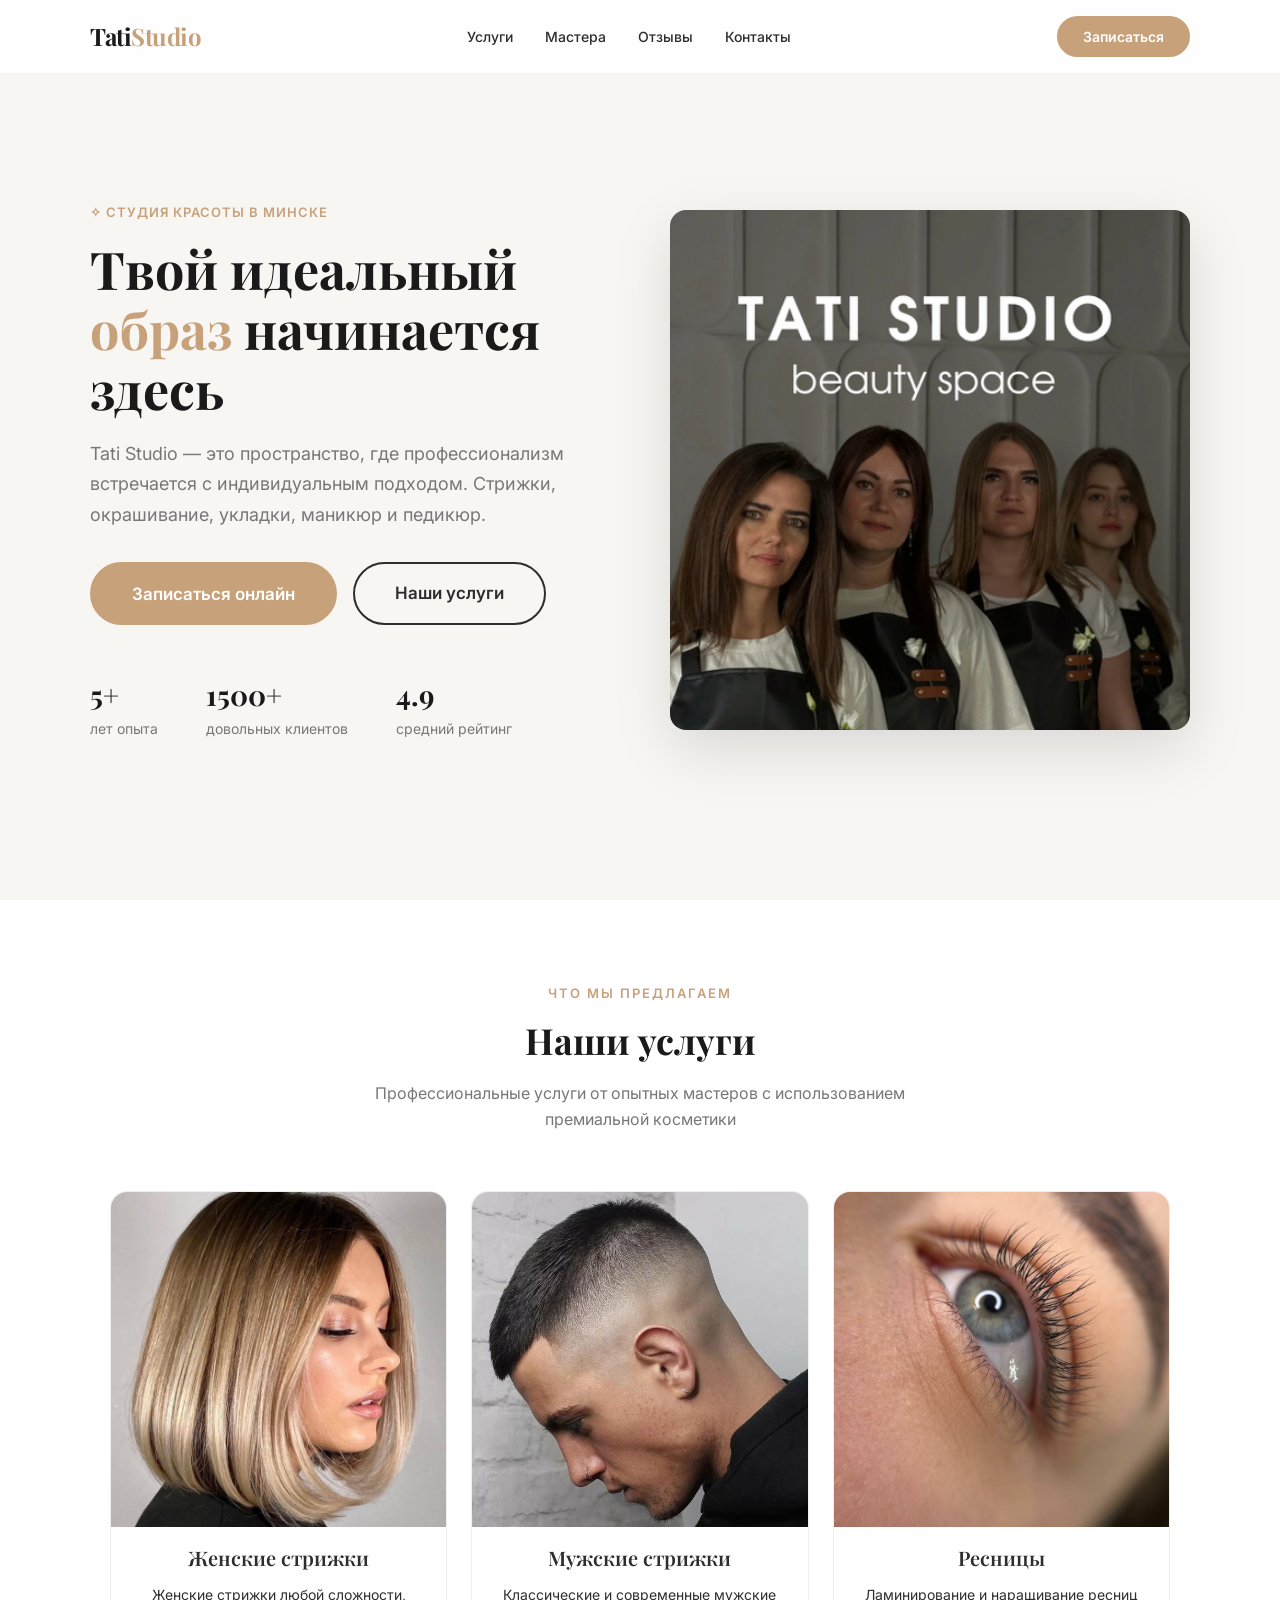
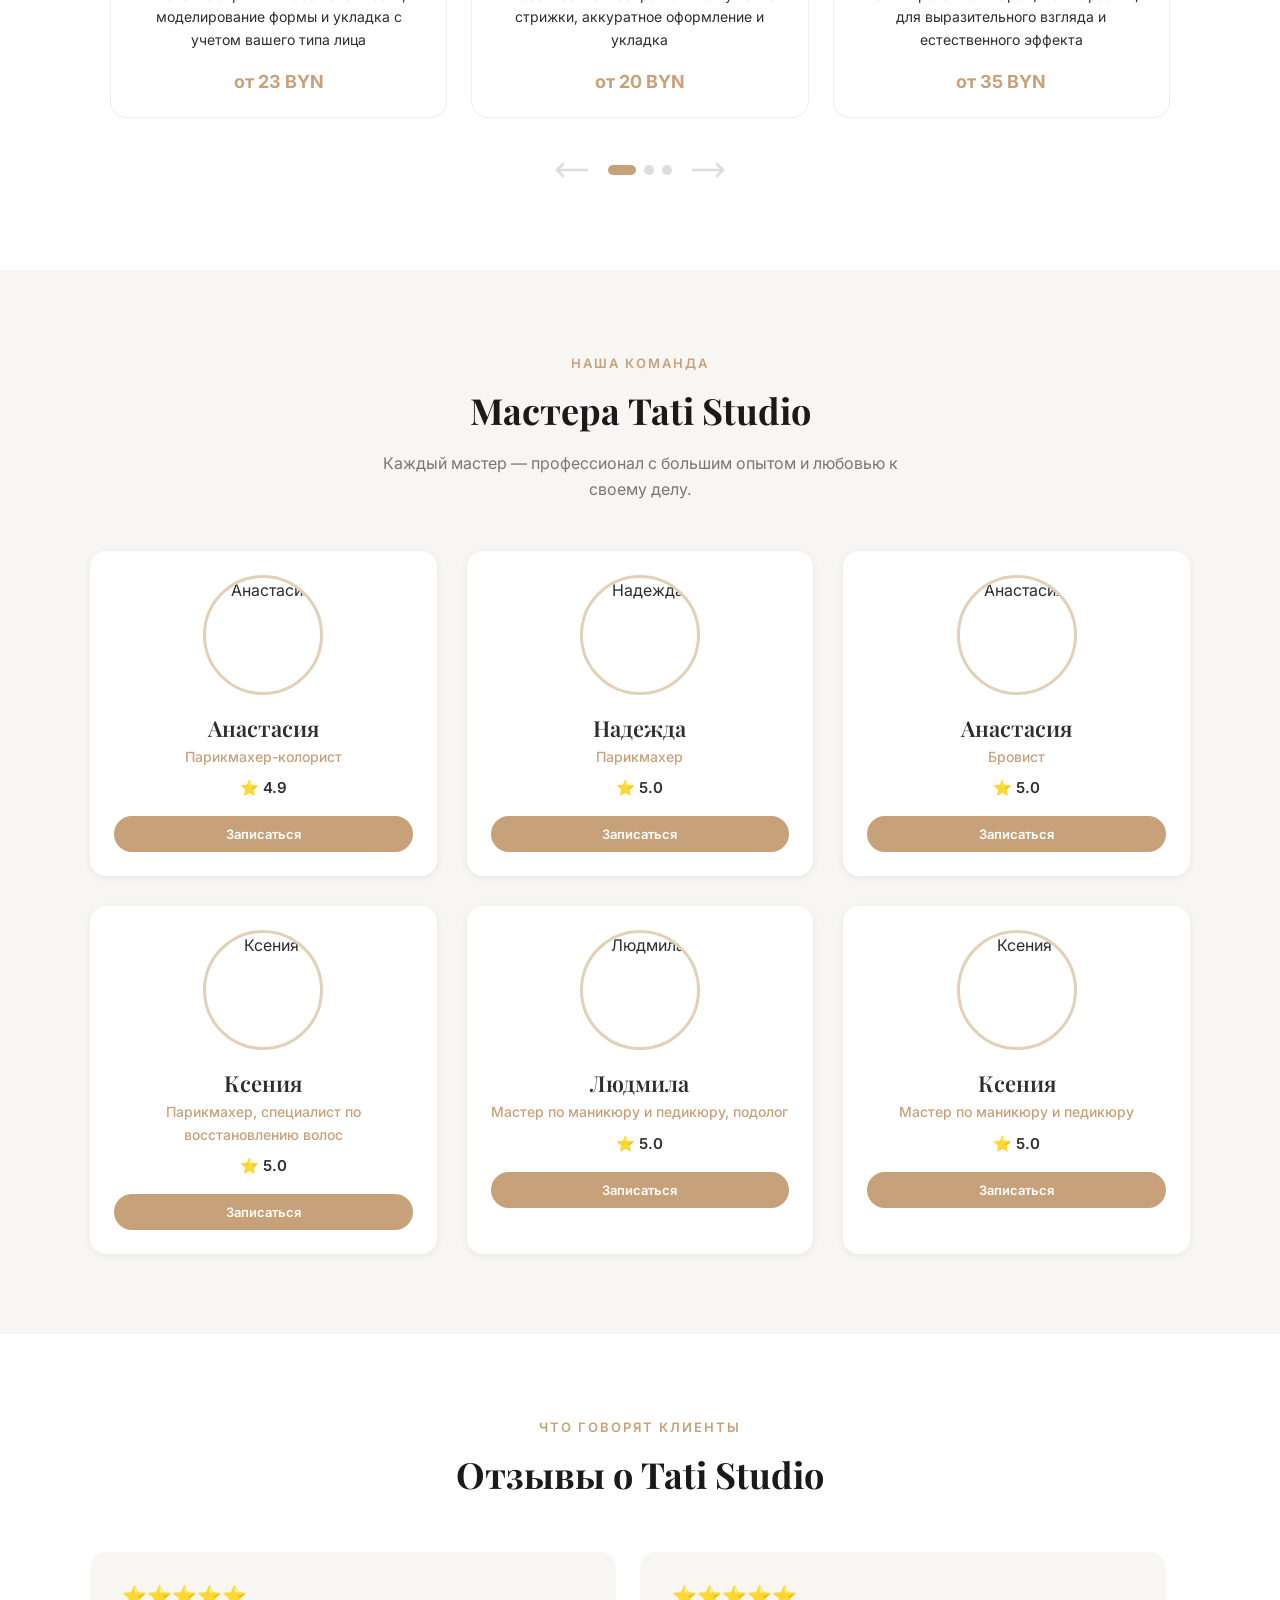
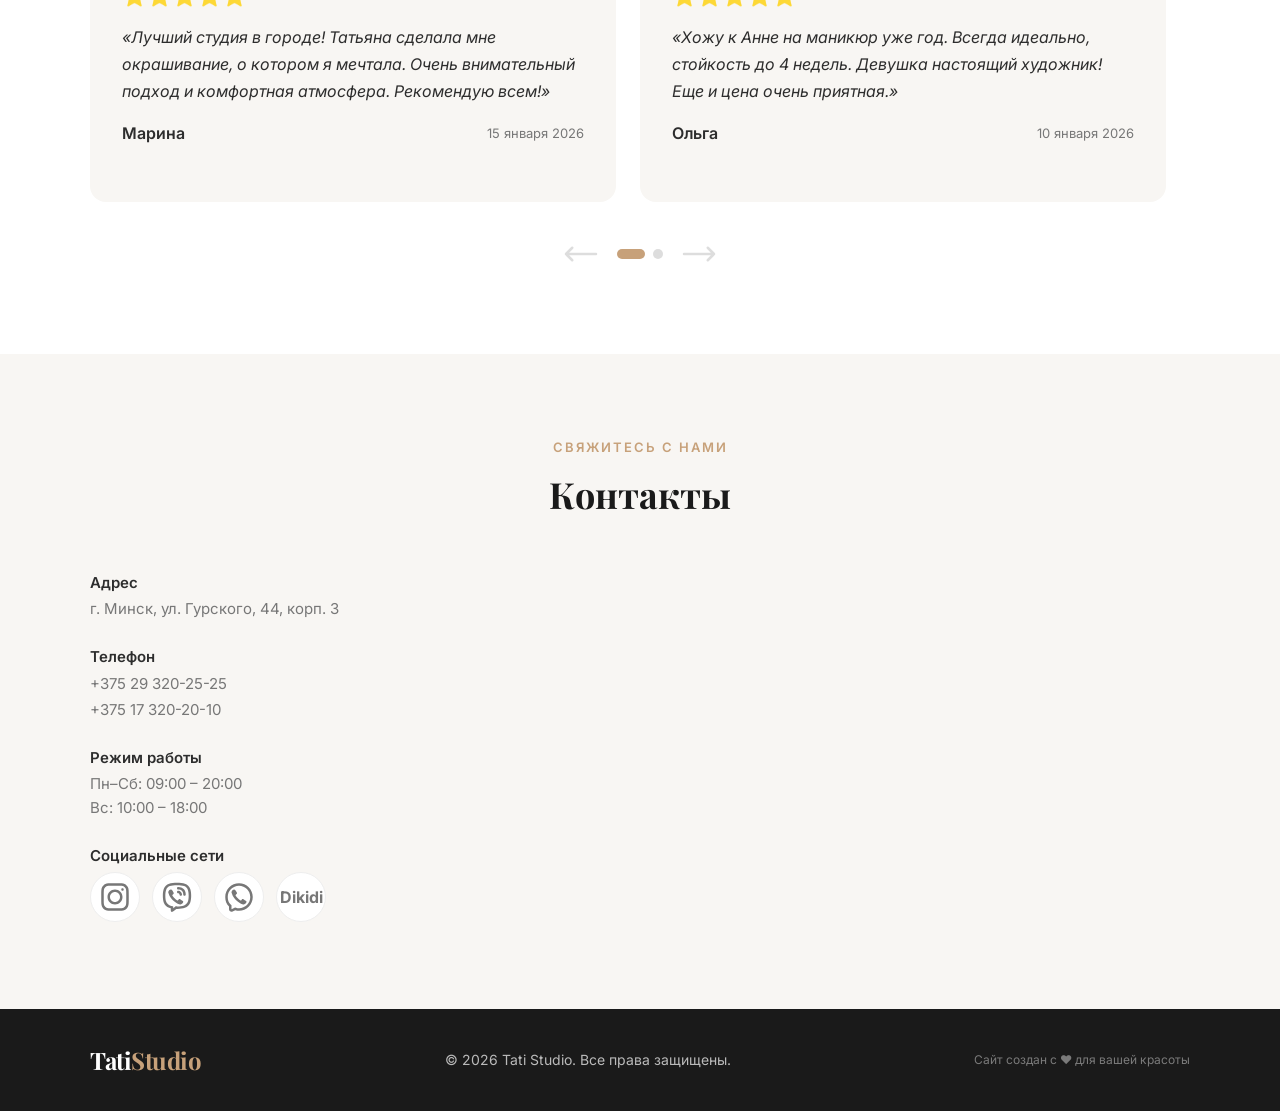
==== commit 71dacf61: "испарвление" ====
--- a/index.html
+++ b/index.html
@@ -108,7 +108,7 @@
                                 с учетом вашего типа лица</p>
                             <span class="service-card__price">от 23 BYN</span>
                         </div>
-                    </div>А
+                    </div>
 
                     <div class="service-card">
                         <div class="service-card__image">
